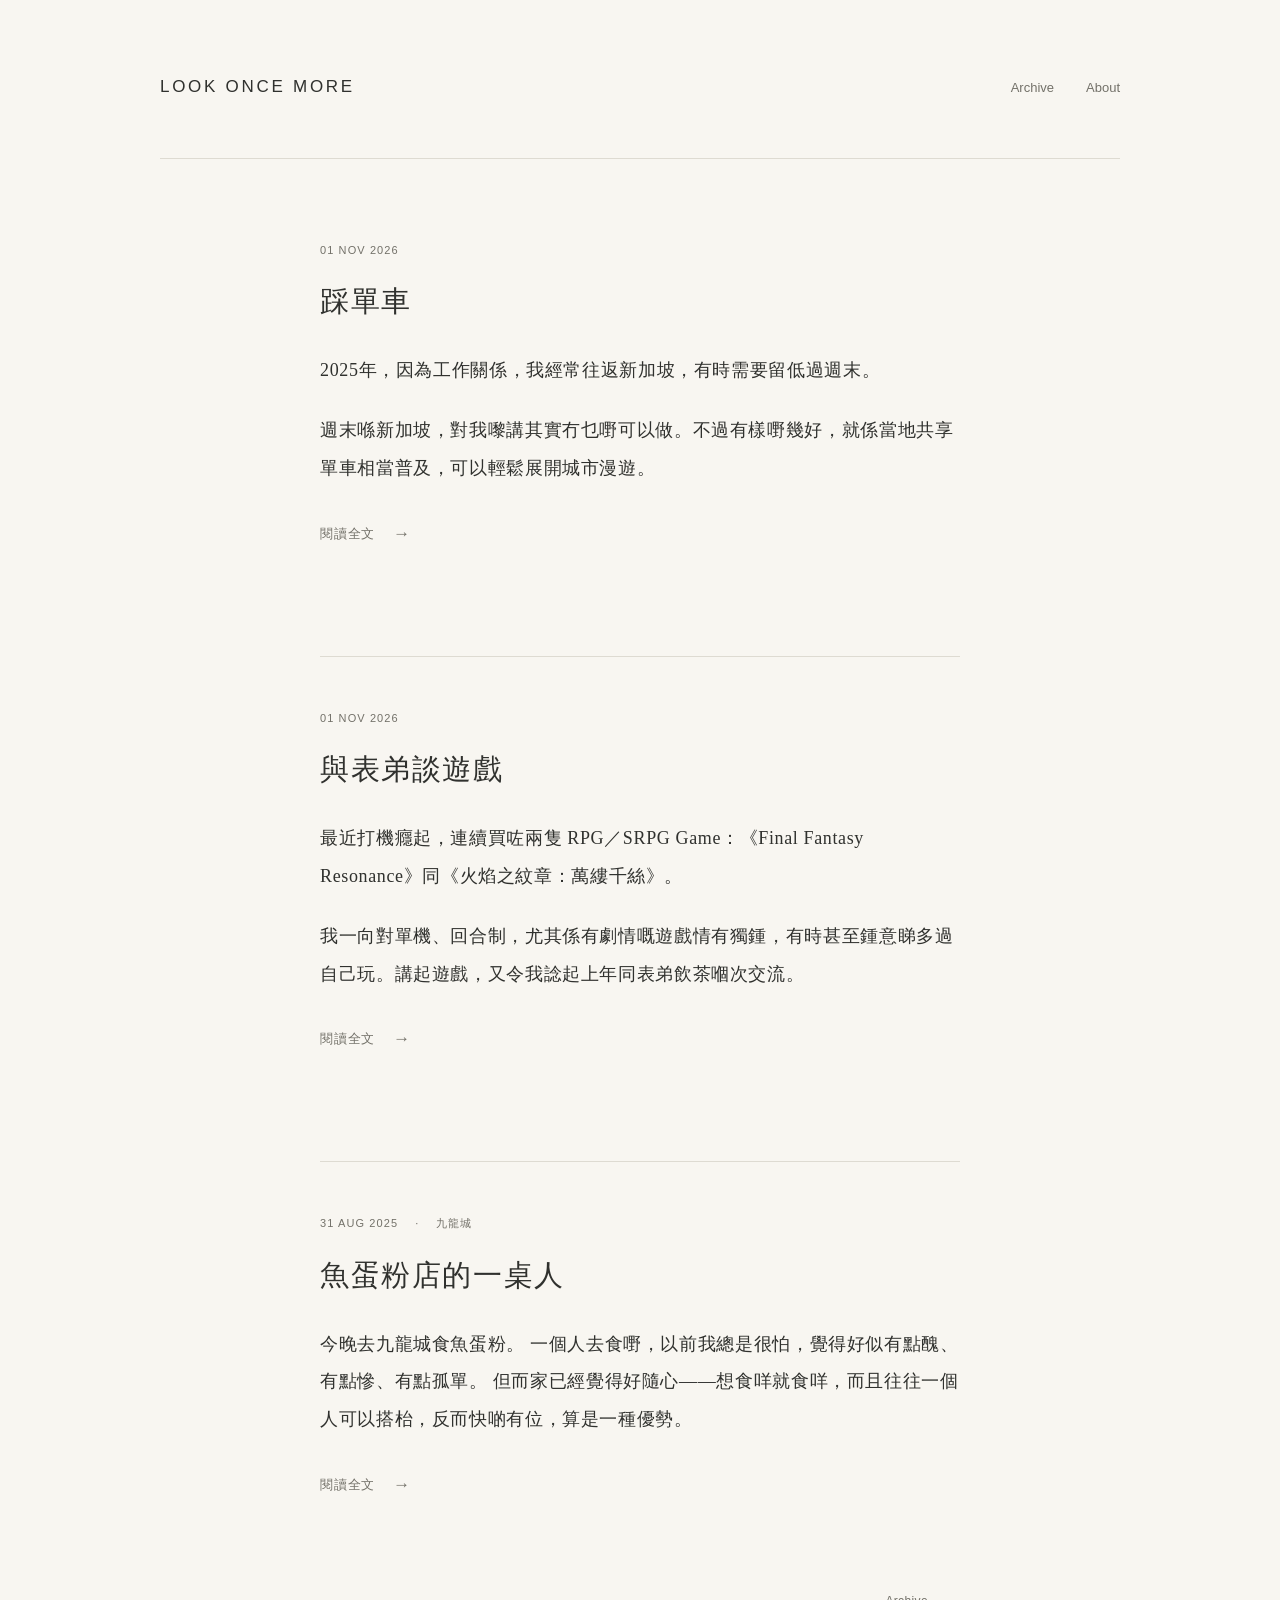
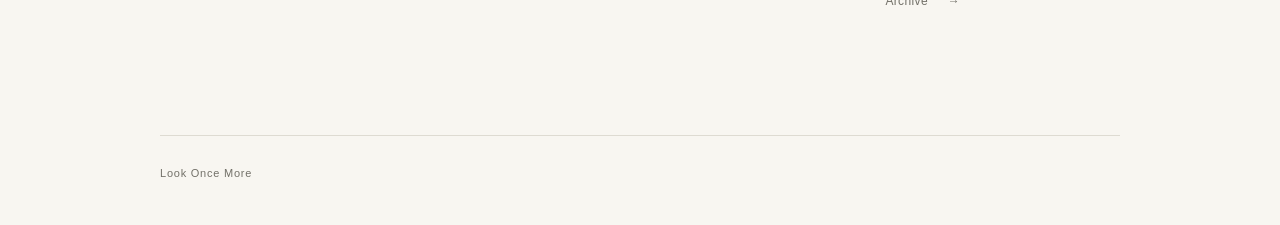
==== index.html @ 8681f6eb "Publish tighter page spacing" ====
<!DOCTYPE html><html lang="zh-Hant-HK"><head><meta charset="UTF-8"><meta name="viewport" content="width=device-width, initial-scale=1"><meta name="theme-color" content="#f8f6f1"><meta name="description" content="再看一眼。日常裏的觀察、文字與照片。"><link rel="canonical" href="https://lookoncemore.com/"><link rel="icon" type="image/svg+xml" href="/favicon.svg"><title>Look Once More — 再看一眼。</title><link rel="stylesheet" href="/_astro/Base.VTFK5zle.css"></head><body><a class="skip-link" href="#main">跳至內容</a><header class="masthead shell"><div class="identity"><a class="wordmark" href="/" lang="en" aria-label="Look Once More — 首頁" aria-current="page">LOOK ONCE MORE</a></div><nav class="main-nav" aria-label="主要導覽" lang="en"><a href="/archive/">Archive</a><a href="/about/">About</a></nav></header><main id="main" class="reading-column" tabindex="-1"><h1 class="visually-hidden">Look Once More — 日常的記錄</h1><div class="entry-stream"><article class="entry-preview" aria-label="踩單車"><div class="metadata"><time datetime="2026-11-01" lang="en">01 NOV 2026</time></div><h2><a href="/entries/2026-11-01-cycling/">踩單車</a></h2><div class="prose excerpt"><p>2025年，因為工作關係，我經常往返新加坡，有時需要留低過週末。</p>
<p>週末喺新加坡，對我嚟講其實冇乜嘢可以做。不過有樣嘢幾好，就係當地共享單車相當普及，可以輕鬆展開城市漫遊。</p></div><a class="read-link" href="/entries/2026-11-01-cycling/" aria-label="閱讀全文：踩單車">閱讀全文 <span aria-hidden="true">→</span></a></article><article class="entry-preview" aria-label="與表弟談遊戲"><div class="metadata"><time datetime="2026-11-01" lang="en">01 NOV 2026</time></div><h2><a href="/entries/2026-11-01-games-with-my-cousin/">與表弟談遊戲</a></h2><div class="prose excerpt"><p>最近打機癮起，連續買咗兩隻 RPG／SRPG Game：《Final Fantasy Resonance》同《火焰之紋章：萬縷千絲》。</p>
<p>我一向對單機、回合制，尤其係有劇情嘅遊戲情有獨鍾，有時甚至鍾意睇多過自己玩。講起遊戲，又令我諗起上年同表弟飲茶嗰次交流。</p></div><a class="read-link" href="/entries/2026-11-01-games-with-my-cousin/" aria-label="閱讀全文：與表弟談遊戲">閱讀全文 <span aria-hidden="true">→</span></a></article><article class="entry-preview" aria-label="魚蛋粉店的一桌人"><div class="metadata"><time datetime="2025-08-31" lang="en">31 AUG 2025</time><span class="location">九龍城</span></div><h2><a href="/entries/2025-08-31-02-a-table-in-kowloon-city/">魚蛋粉店的一桌人</a></h2><div class="prose excerpt"><p>今晚去九龍城食魚蛋粉。
一個人去食嘢，以前我總是很怕，覺得好似有點醜、有點慘、有點孤單。
但而家已經覺得好隨心——想食咩就食咩，而且往往一個人可以搭枱，反而快啲有位，算是一種優勢。</p>
</div><a class="read-link" href="/entries/2025-08-31-02-a-table-in-kowloon-city/" aria-label="閱讀全文：魚蛋粉店的一桌人">閱讀全文 <span aria-hidden="true">→</span></a></article></div><div class="archive-link"><a class="quiet-link" href="/archive/" lang="en">Archive <span aria-hidden="true">→</span></a></div></main><footer class="site-footer shell"><a href="/" lang="en">Look Once More</a></footer><!-- Cloudflare Web Analytics --><script type="module" src="https://static.cloudflareinsights.com/beacon.min.js" data-cf-beacon="{&quot;token&quot;: &quot;e15cfd1d23764916afa6c5b87cb260f3&quot;}"></script></body></html>
---- _astro/Base.VTFK5zle.css ----
:root{color-scheme:light;--paper:#f8f6f1;--ink:#30312e;--muted:#737169;--rule:#dedbd2;--serif:"Noto Serif CJK TC", "Noto Serif TC", "Source Han Serif TC", "Songti TC", "PMingLiU", "MingLiU", serif;--sans:-apple-system, BlinkMacSystemFont, "Segoe UI", "Noto Sans TC", sans-serif;font-family:var(--serif);background:var(--paper);color:var(--ink);-webkit-font-smoothing:antialiased;text-size-adjust:100%}*{box-sizing:border-box}body{margin:0}a{color:inherit;text-underline-offset:5px;text-decoration:none}a:hover{text-decoration:underline 1px}a:focus-visible{outline:1px solid var(--ink);outline-offset:6px}::selection{color:var(--ink);background:#e4dfd0}h1,h2,p,figure{margin:0}h1,h2{overflow-wrap:anywhere;font-weight:400}.shell{width:min(960px,100% - 96px);margin-inline:auto}.reading-column{width:min(640px,100% - 48px);min-height:38vh;margin-inline:auto}.masthead{border-bottom:1px solid var(--rule);justify-content:space-between;align-items:flex-start;margin-bottom:82px;padding-block:74px 58px;display:flex}.wordmark{font-family:var(--sans);letter-spacing:.16em;font-size:17px;font-weight:500;line-height:1.5;display:inline-block}.wordmark:hover{opacity:.7;text-decoration:none}.tagline{letter-spacing:.13em;color:var(--muted);margin-top:13px;font-size:15px}.main-nav{font:13px/1.6 var(--sans);color:var(--muted);gap:32px;padding-top:4px;display:flex}.main-nav a[aria-current=page]{color:var(--ink);text-decoration:underline}.metadata{font:11px/1.8 var(--sans);letter-spacing:.1em;color:var(--muted);align-items:baseline;gap:17px;display:flex}.location{letter-spacing:.08em}.location:before{content:"·";margin-right:17px}.entry-preview h2{letter-spacing:.055em;margin-block:18px 27px;font-size:29px;line-height:1.6}.entry-preview+.entry-preview{border-top:1px solid var(--rule);margin-top:104px;padding-top:52px}.prose{letter-spacing:.035em;overflow-wrap:break-word;line-break:strict;font-size:18px;line-height:2.1}.prose p+p{margin-top:1.25em}.prose a{text-decoration:underline 1px}.prose h2{margin-block:2em 1em;font-size:1.3em}.prose h3{margin-block:2em 1em;font-size:1.1em;font-weight:400}.prose ul,.prose ol{padding-left:1.5em}.prose blockquote{border-left:1px solid var(--rule);margin:1.8em 0;padding-left:1.2em}.prose img,.entry-image img{width:100%;height:auto;display:block}.prose p:has(img){margin-block:2em}.entry-image{margin-block:32px}.read-link{letter-spacing:.06em;color:var(--muted);align-items:center;gap:18px;margin-top:28px;padding-block:8px;font-size:13px;display:inline-flex}.read-link span{font-family:var(--sans);font-size:17px}.archive-link{text-align:right;margin-top:80px}.quiet-link{font:12px/1.8 var(--sans);letter-spacing:.03em;color:var(--muted);padding-block:8px;display:inline-block}.quiet-link span{margin-left:16px}.site-footer{border-top:1px solid var(--rule);color:var(--muted);justify-content:space-between;align-items:center;margin-top:114px;padding-block:28px 42px;display:flex}.site-footer a{font:11px/1.8 var(--sans);letter-spacing:.07em}.site-footer span{letter-spacing:.1em;font-size:12px}.page-heading{margin-bottom:40px}.page-heading h1{letter-spacing:.02em;font-size:30px;line-height:1.6}.page-heading h1[lang=en]{font-family:var(--sans);letter-spacing:-.025em;font-size:26px;font-weight:400}.page-heading>p:not(.metadata){color:var(--muted);letter-spacing:.07em;margin-top:15px;font-size:15px;line-height:1.8}.archive-year+.archive-year{margin-top:56px}.archive-year h2{font:12px/1.8 var(--sans);color:var(--muted);letter-spacing:.08em;margin-bottom:20px}.archive-list{margin:0;padding:0;list-style:none}.archive-list li{border-top:1px solid var(--rule)}.archive-list li:last-child{border-bottom:1px solid var(--rule)}.archive-list a{grid-template-columns:123px 1fr 16px;align-items:baseline;gap:24px;padding-block:26px;display:grid}.archive-title{letter-spacing:.04em;font-size:19px;line-height:1.7}.archive-arrow{font-family:var(--sans);color:var(--muted);font-size:14px}.back-link{color:var(--muted);font:22px/1.4 var(--sans);margin-bottom:34px;padding:4px 12px 4px 0;display:inline-block}.article-heading{margin-bottom:44px}.article-heading h1{letter-spacing:.05em;margin-bottom:17px;font-size:31px;line-height:1.6}.entry-navigation{border-top:1px solid var(--rule);grid-template-columns:1fr 1fr;gap:24px;margin-top:80px;padding-top:28px;display:grid}.entry-navigation a{flex-direction:column;gap:13px;max-width:100%;padding-block:8px;display:inline-flex}.nav-direction{font:11px/1.8 var(--sans);color:var(--muted);letter-spacing:.04em}.nav-title{overflow-wrap:anywhere;font-size:14px;line-height:1.8}.next-entry{text-align:right}.visually-hidden{clip-path:inset(50%);white-space:nowrap;border:0;width:1px;height:1px;margin:-1px;padding:0;position:absolute;overflow:hidden}.skip-link{background:var(--paper);z-index:1;padding:12px;position:absolute;top:-100px;left:24px}.skip-link:focus{top:12px}@media (width<=640px){.shell{width:calc(100% - 48px)}.masthead{gap:24px;margin-bottom:49px;padding-block:36px 31px}.wordmark{letter-spacing:.12em;font-size:13px}.tagline{margin-top:10px;font-size:13px}.main-nav{gap:20px;padding-top:1px;font-size:11px}.metadata{gap:12px;font-size:10px}.location:before{margin-right:12px}.entry-preview h2{letter-spacing:.035em;margin-block:15px 22px;font-size:25px}.prose{letter-spacing:.025em;font-size:17px;line-height:2.05}.entry-preview+.entry-preview{margin-top:66px;padding-top:37px}.read-link{margin-top:22px;font-size:12px}.archive-link{margin-top:54px}.site-footer{margin-top:76px;padding-bottom:30px}.page-heading{margin-bottom:28px}.page-heading h1[lang=en]{font-size:24px}.archive-list a{grid-template-columns:1fr 16px;gap:8px 16px;padding-block:22px}.archive-list time{grid-column:1/-1}.archive-title{font-size:18px}.back-link{margin-bottom:27px}.article-heading{margin-bottom:33px}.article-heading h1{font-size:26px}.entry-navigation{gap:20px;margin-top:54px}}@media (width<=359px){.masthead{flex-direction:column;gap:22px}}
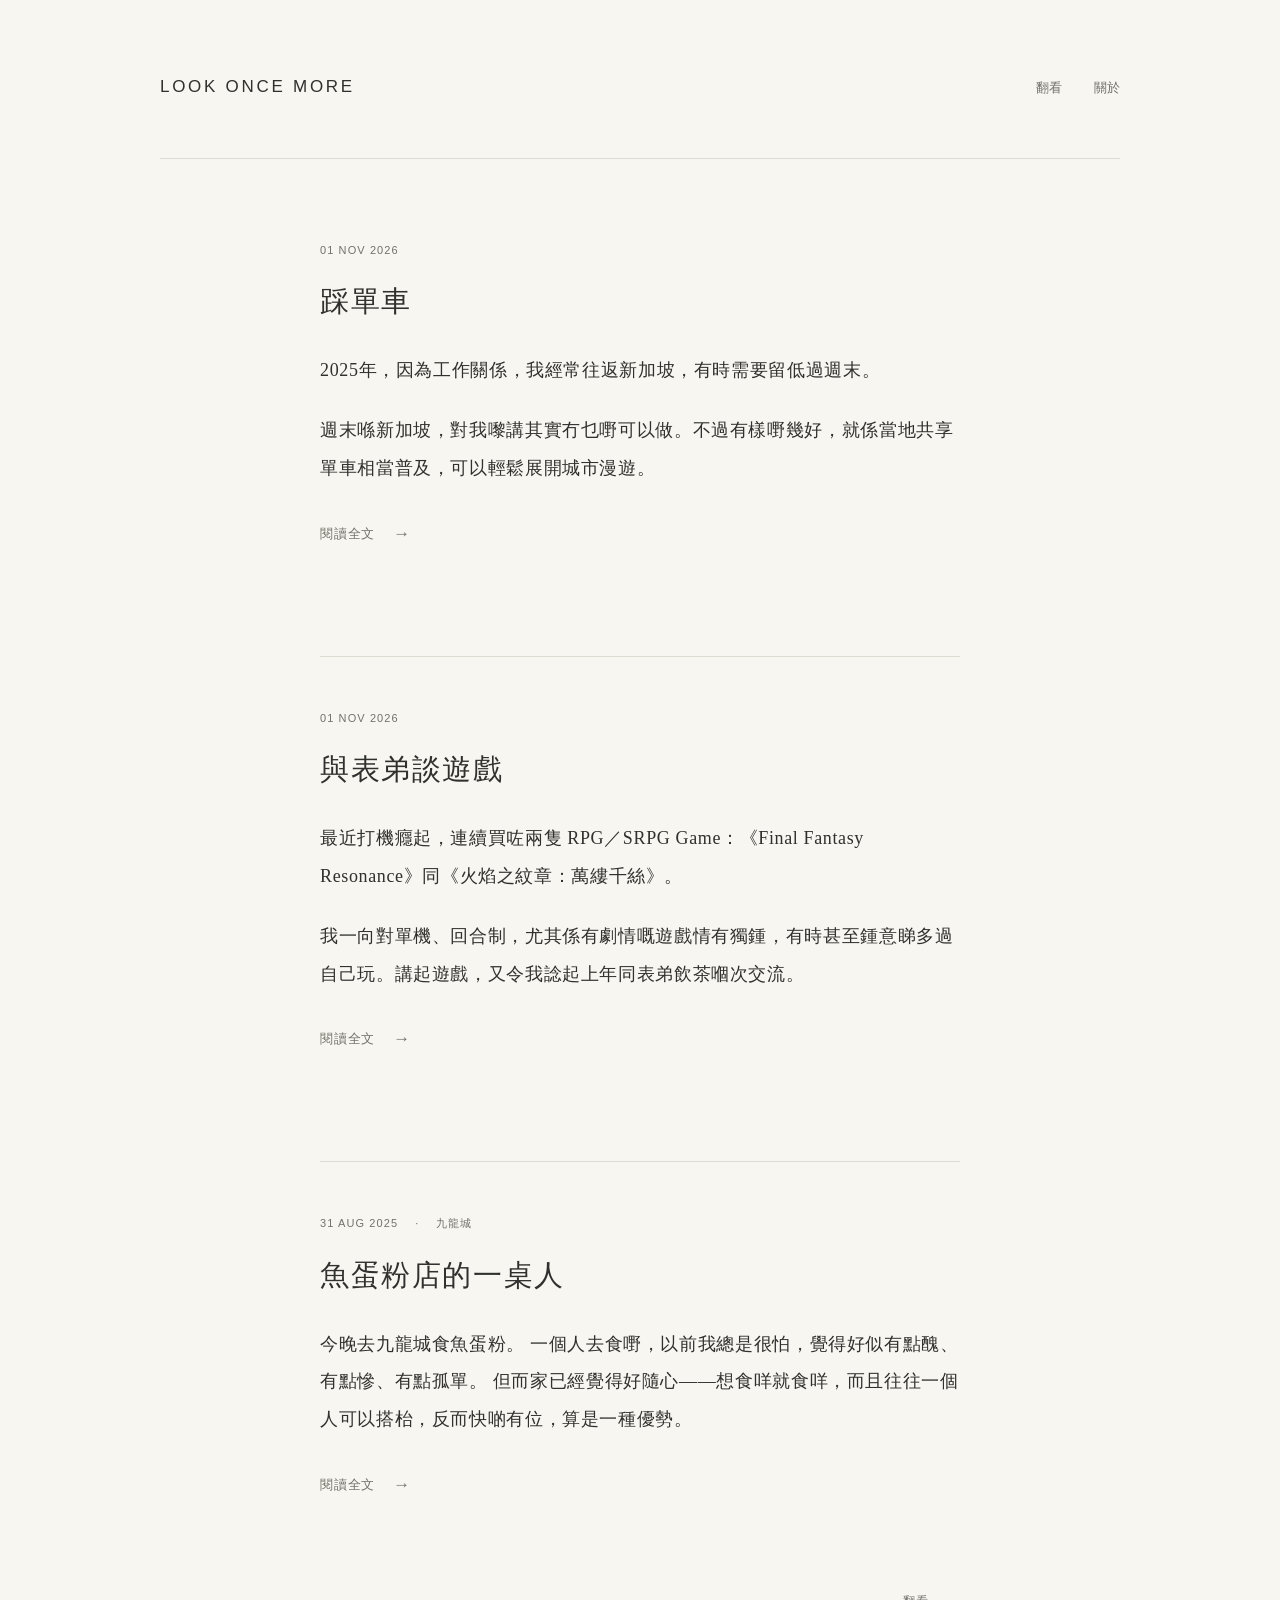
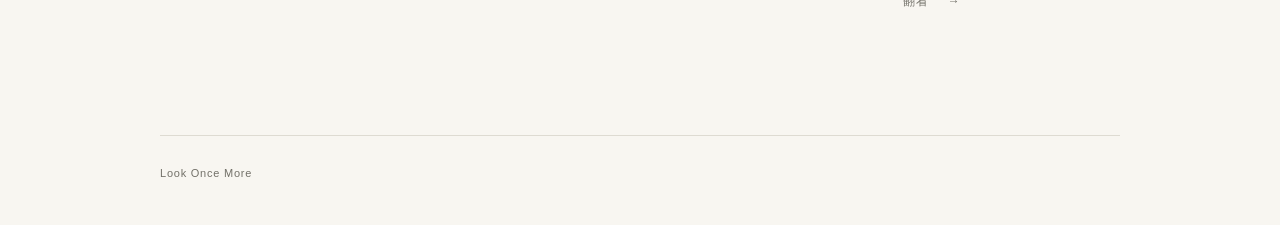
==== commit 613f4378: "Publish Chinese navigation and page labels" ====
--- a/index.html
+++ b/index.html
@@ -1,6 +1,6 @@
-<!DOCTYPE html><html lang="zh-Hant-HK"><head><meta charset="UTF-8"><meta name="viewport" content="width=device-width, initial-scale=1"><meta name="theme-color" content="#f8f6f1"><meta name="description" content="再看一眼。日常裏的觀察、文字與照片。"><link rel="canonical" href="https://lookoncemore.com/"><link rel="icon" type="image/svg+xml" href="/favicon.svg"><title>Look Once More — 再看一眼。</title><link rel="stylesheet" href="/_astro/Base.VTFK5zle.css"></head><body><a class="skip-link" href="#main">跳至內容</a><header class="masthead shell"><div class="identity"><a class="wordmark" href="/" lang="en" aria-label="Look Once More — 首頁" aria-current="page">LOOK ONCE MORE</a></div><nav class="main-nav" aria-label="主要導覽" lang="en"><a href="/archive/">Archive</a><a href="/about/">About</a></nav></header><main id="main" class="reading-column" tabindex="-1"><h1 class="visually-hidden">Look Once More — 日常的記錄</h1><div class="entry-stream"><article class="entry-preview" aria-label="踩單車"><div class="metadata"><time datetime="2026-11-01" lang="en">01 NOV 2026</time></div><h2><a href="/entries/2026-11-01-cycling/">踩單車</a></h2><div class="prose excerpt"><p>2025年，因為工作關係，我經常往返新加坡，有時需要留低過週末。</p>
+<!DOCTYPE html><html lang="zh-Hant-HK"><head><meta charset="UTF-8"><meta name="viewport" content="width=device-width, initial-scale=1"><meta name="theme-color" content="#f8f6f1"><meta name="description" content="再看一眼。日常裏的觀察、文字與照片。"><link rel="canonical" href="https://lookoncemore.com/"><link rel="icon" type="image/svg+xml" href="/favicon.svg"><title>Look Once More — 再看一眼。</title><link rel="stylesheet" href="/_astro/Base.VTFK5zle.css"></head><body><a class="skip-link" href="#main">跳至內容</a><header class="masthead shell"><div class="identity"><a class="wordmark" href="/" lang="en" aria-label="Look Once More — 首頁" aria-current="page">LOOK ONCE MORE</a></div><nav class="main-nav" aria-label="主要導覽"><a href="/archive/">翻看</a><a href="/about/">關於</a></nav></header><main id="main" class="reading-column" tabindex="-1"><h1 class="visually-hidden">Look Once More — 日常的記錄</h1><div class="entry-stream"><article class="entry-preview" aria-label="踩單車"><div class="metadata"><time datetime="2026-11-01" lang="en">01 NOV 2026</time></div><h2><a href="/entries/2026-11-01-cycling/">踩單車</a></h2><div class="prose excerpt"><p>2025年，因為工作關係，我經常往返新加坡，有時需要留低過週末。</p>
 <p>週末喺新加坡，對我嚟講其實冇乜嘢可以做。不過有樣嘢幾好，就係當地共享單車相當普及，可以輕鬆展開城市漫遊。</p></div><a class="read-link" href="/entries/2026-11-01-cycling/" aria-label="閱讀全文：踩單車">閱讀全文 <span aria-hidden="true">→</span></a></article><article class="entry-preview" aria-label="與表弟談遊戲"><div class="metadata"><time datetime="2026-11-01" lang="en">01 NOV 2026</time></div><h2><a href="/entries/2026-11-01-games-with-my-cousin/">與表弟談遊戲</a></h2><div class="prose excerpt"><p>最近打機癮起，連續買咗兩隻 RPG／SRPG Game：《Final Fantasy Resonance》同《火焰之紋章：萬縷千絲》。</p>
 <p>我一向對單機、回合制，尤其係有劇情嘅遊戲情有獨鍾，有時甚至鍾意睇多過自己玩。講起遊戲，又令我諗起上年同表弟飲茶嗰次交流。</p></div><a class="read-link" href="/entries/2026-11-01-games-with-my-cousin/" aria-label="閱讀全文：與表弟談遊戲">閱讀全文 <span aria-hidden="true">→</span></a></article><article class="entry-preview" aria-label="魚蛋粉店的一桌人"><div class="metadata"><time datetime="2025-08-31" lang="en">31 AUG 2025</time><span class="location">九龍城</span></div><h2><a href="/entries/2025-08-31-02-a-table-in-kowloon-city/">魚蛋粉店的一桌人</a></h2><div class="prose excerpt"><p>今晚去九龍城食魚蛋粉。
 一個人去食嘢，以前我總是很怕，覺得好似有點醜、有點慘、有點孤單。
 但而家已經覺得好隨心——想食咩就食咩，而且往往一個人可以搭枱，反而快啲有位，算是一種優勢。</p>
-</div><a class="read-link" href="/entries/2025-08-31-02-a-table-in-kowloon-city/" aria-label="閱讀全文：魚蛋粉店的一桌人">閱讀全文 <span aria-hidden="true">→</span></a></article></div><div class="archive-link"><a class="quiet-link" href="/archive/" lang="en">Archive <span aria-hidden="true">→</span></a></div></main><footer class="site-footer shell"><a href="/" lang="en">Look Once More</a></footer><!-- Cloudflare Web Analytics --><script type="module" src="https://static.cloudflareinsights.com/beacon.min.js" data-cf-beacon="{&quot;token&quot;: &quot;e15cfd1d23764916afa6c5b87cb260f3&quot;}"></script></body></html>+</div><a class="read-link" href="/entries/2025-08-31-02-a-table-in-kowloon-city/" aria-label="閱讀全文：魚蛋粉店的一桌人">閱讀全文 <span aria-hidden="true">→</span></a></article></div><div class="archive-link"><a class="quiet-link" href="/archive/">翻看 <span aria-hidden="true">→</span></a></div></main><footer class="site-footer shell"><a href="/" lang="en">Look Once More</a></footer><!-- Cloudflare Web Analytics --><script type="module" src="https://static.cloudflareinsights.com/beacon.min.js" data-cf-beacon="{&quot;token&quot;: &quot;e15cfd1d23764916afa6c5b87cb260f3&quot;}"></script></body></html>
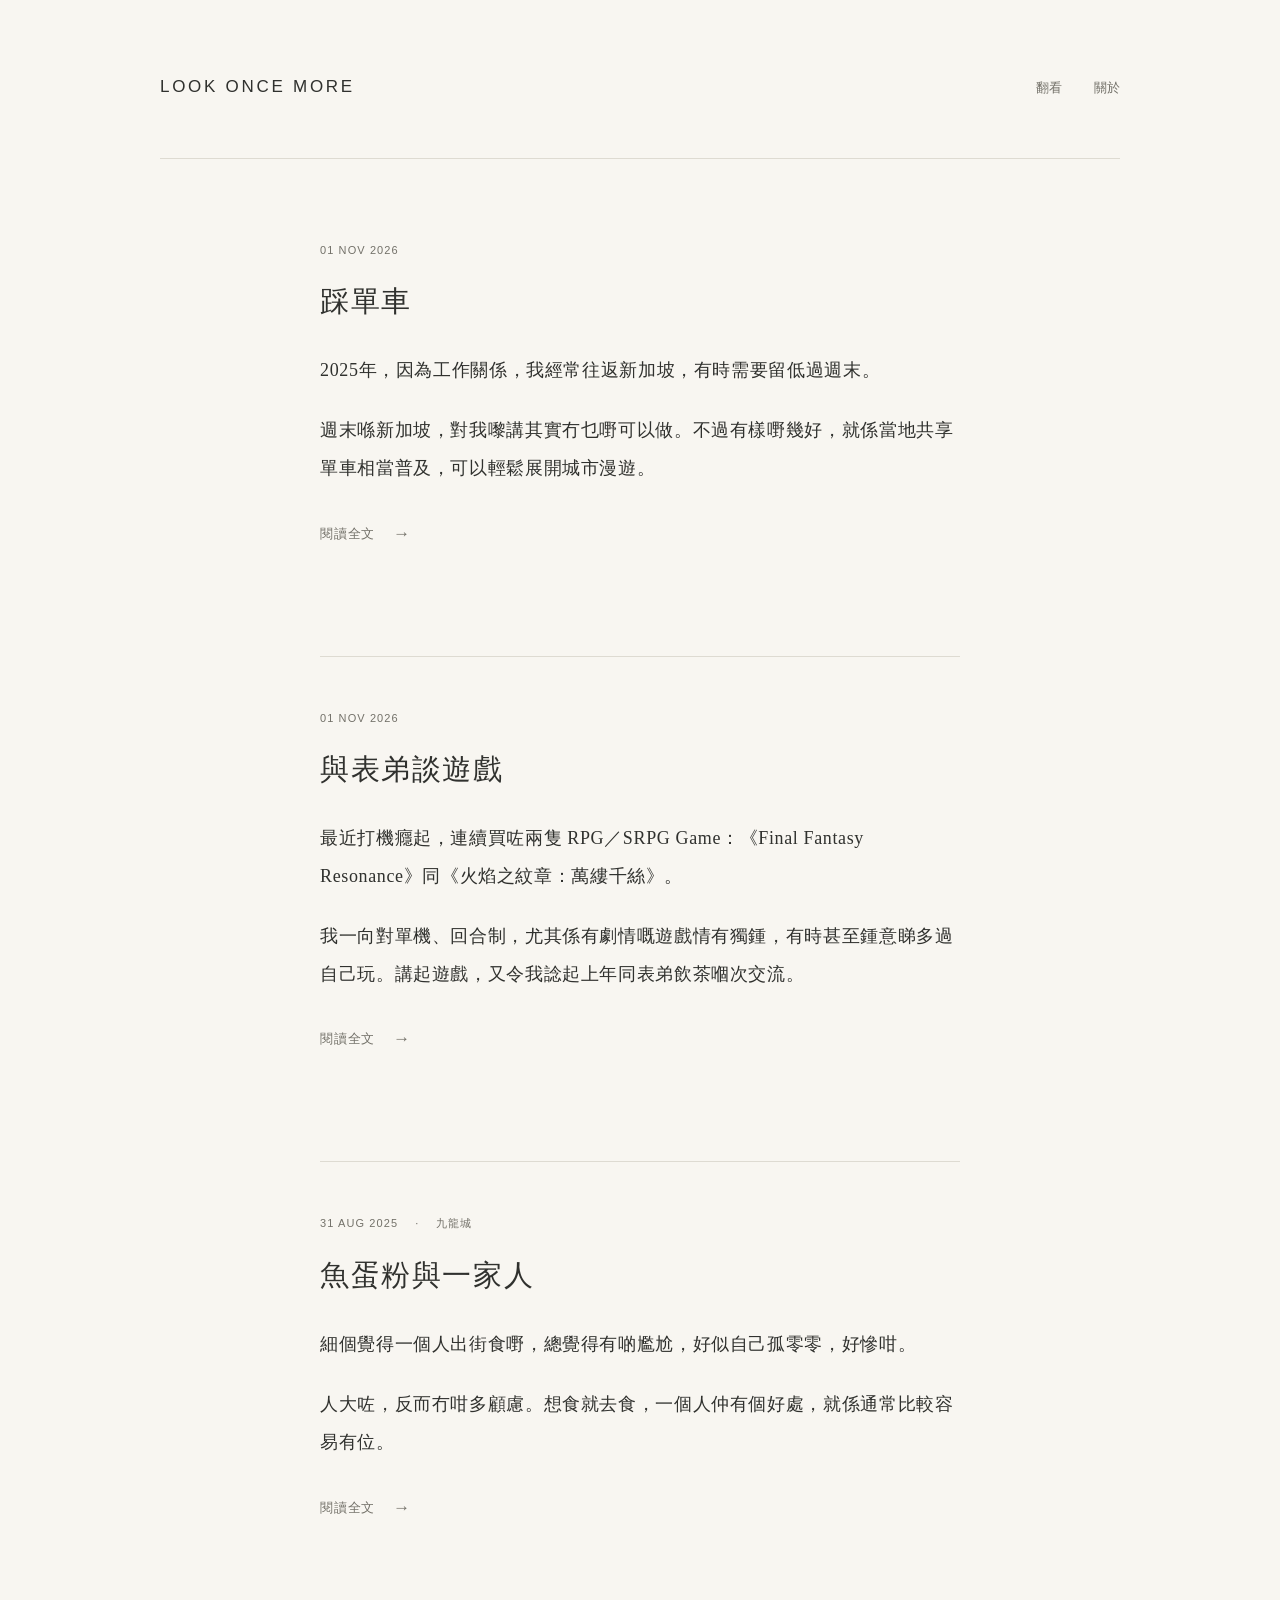
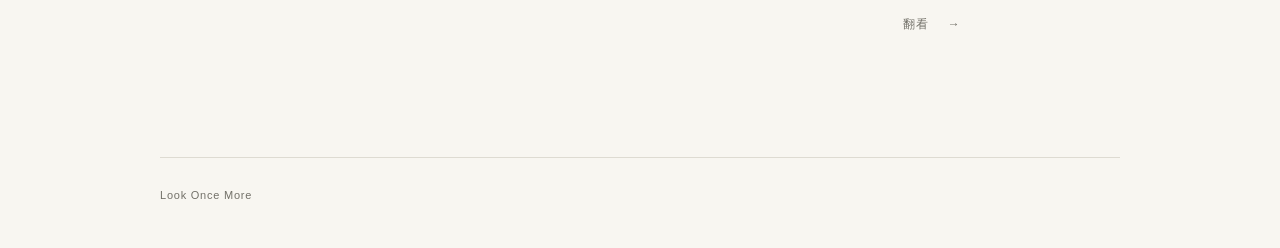
==== commit d7599dab: "Publish revised fish-ball noodle article" ====
--- a/index.html
+++ b/index.html
@@ -1,6 +1,4 @@
 <!DOCTYPE html><html lang="zh-Hant-HK"><head><meta charset="UTF-8"><meta name="viewport" content="width=device-width, initial-scale=1"><meta name="theme-color" content="#f8f6f1"><meta name="description" content="再看一眼。日常裏的觀察、文字與照片。"><link rel="canonical" href="https://lookoncemore.com/"><link rel="icon" type="image/svg+xml" href="/favicon.svg"><title>Look Once More — 再看一眼。</title><link rel="stylesheet" href="/_astro/Base.VTFK5zle.css"></head><body><a class="skip-link" href="#main">跳至內容</a><header class="masthead shell"><div class="identity"><a class="wordmark" href="/" lang="en" aria-label="Look Once More — 首頁" aria-current="page">LOOK ONCE MORE</a></div><nav class="main-nav" aria-label="主要導覽"><a href="/archive/">翻看</a><a href="/about/">關於</a></nav></header><main id="main" class="reading-column" tabindex="-1"><h1 class="visually-hidden">Look Once More — 日常的記錄</h1><div class="entry-stream"><article class="entry-preview" aria-label="踩單車"><div class="metadata"><time datetime="2026-11-01" lang="en">01 NOV 2026</time></div><h2><a href="/entries/2026-11-01-cycling/">踩單車</a></h2><div class="prose excerpt"><p>2025年，因為工作關係，我經常往返新加坡，有時需要留低過週末。</p>
 <p>週末喺新加坡，對我嚟講其實冇乜嘢可以做。不過有樣嘢幾好，就係當地共享單車相當普及，可以輕鬆展開城市漫遊。</p></div><a class="read-link" href="/entries/2026-11-01-cycling/" aria-label="閱讀全文：踩單車">閱讀全文 <span aria-hidden="true">→</span></a></article><article class="entry-preview" aria-label="與表弟談遊戲"><div class="metadata"><time datetime="2026-11-01" lang="en">01 NOV 2026</time></div><h2><a href="/entries/2026-11-01-games-with-my-cousin/">與表弟談遊戲</a></h2><div class="prose excerpt"><p>最近打機癮起，連續買咗兩隻 RPG／SRPG Game：《Final Fantasy Resonance》同《火焰之紋章：萬縷千絲》。</p>
-<p>我一向對單機、回合制，尤其係有劇情嘅遊戲情有獨鍾，有時甚至鍾意睇多過自己玩。講起遊戲，又令我諗起上年同表弟飲茶嗰次交流。</p></div><a class="read-link" href="/entries/2026-11-01-games-with-my-cousin/" aria-label="閱讀全文：與表弟談遊戲">閱讀全文 <span aria-hidden="true">→</span></a></article><article class="entry-preview" aria-label="魚蛋粉店的一桌人"><div class="metadata"><time datetime="2025-08-31" lang="en">31 AUG 2025</time><span class="location">九龍城</span></div><h2><a href="/entries/2025-08-31-02-a-table-in-kowloon-city/">魚蛋粉店的一桌人</a></h2><div class="prose excerpt"><p>今晚去九龍城食魚蛋粉。
-一個人去食嘢，以前我總是很怕，覺得好似有點醜、有點慘、有點孤單。
-但而家已經覺得好隨心——想食咩就食咩，而且往往一個人可以搭枱，反而快啲有位，算是一種優勢。</p>
-</div><a class="read-link" href="/entries/2025-08-31-02-a-table-in-kowloon-city/" aria-label="閱讀全文：魚蛋粉店的一桌人">閱讀全文 <span aria-hidden="true">→</span></a></article></div><div class="archive-link"><a class="quiet-link" href="/archive/">翻看 <span aria-hidden="true">→</span></a></div></main><footer class="site-footer shell"><a href="/" lang="en">Look Once More</a></footer><!-- Cloudflare Web Analytics --><script type="module" src="https://static.cloudflareinsights.com/beacon.min.js" data-cf-beacon="{&quot;token&quot;: &quot;e15cfd1d23764916afa6c5b87cb260f3&quot;}"></script></body></html>+<p>我一向對單機、回合制，尤其係有劇情嘅遊戲情有獨鍾，有時甚至鍾意睇多過自己玩。講起遊戲，又令我諗起上年同表弟飲茶嗰次交流。</p></div><a class="read-link" href="/entries/2026-11-01-games-with-my-cousin/" aria-label="閱讀全文：與表弟談遊戲">閱讀全文 <span aria-hidden="true">→</span></a></article><article class="entry-preview" aria-label="魚蛋粉與一家人"><div class="metadata"><time datetime="2025-08-31" lang="en">31 AUG 2025</time><span class="location">九龍城</span></div><h2><a href="/entries/2025-08-31-02-a-table-in-kowloon-city/">魚蛋粉與一家人</a></h2><div class="prose excerpt"><p>細個覺得一個人出街食嘢，總覺得有啲尷尬，好似自己孤零零，好慘咁。</p>
+<p>人大咗，反而冇咁多顧慮。想食就去食，一個人仲有個好處，就係通常比較容易有位。</p></div><a class="read-link" href="/entries/2025-08-31-02-a-table-in-kowloon-city/" aria-label="閱讀全文：魚蛋粉與一家人">閱讀全文 <span aria-hidden="true">→</span></a></article></div><div class="archive-link"><a class="quiet-link" href="/archive/">翻看 <span aria-hidden="true">→</span></a></div></main><footer class="site-footer shell"><a href="/" lang="en">Look Once More</a></footer><!-- Cloudflare Web Analytics --><script type="module" src="https://static.cloudflareinsights.com/beacon.min.js" data-cf-beacon="{&quot;token&quot;: &quot;e15cfd1d23764916afa6c5b87cb260f3&quot;}"></script></body></html>
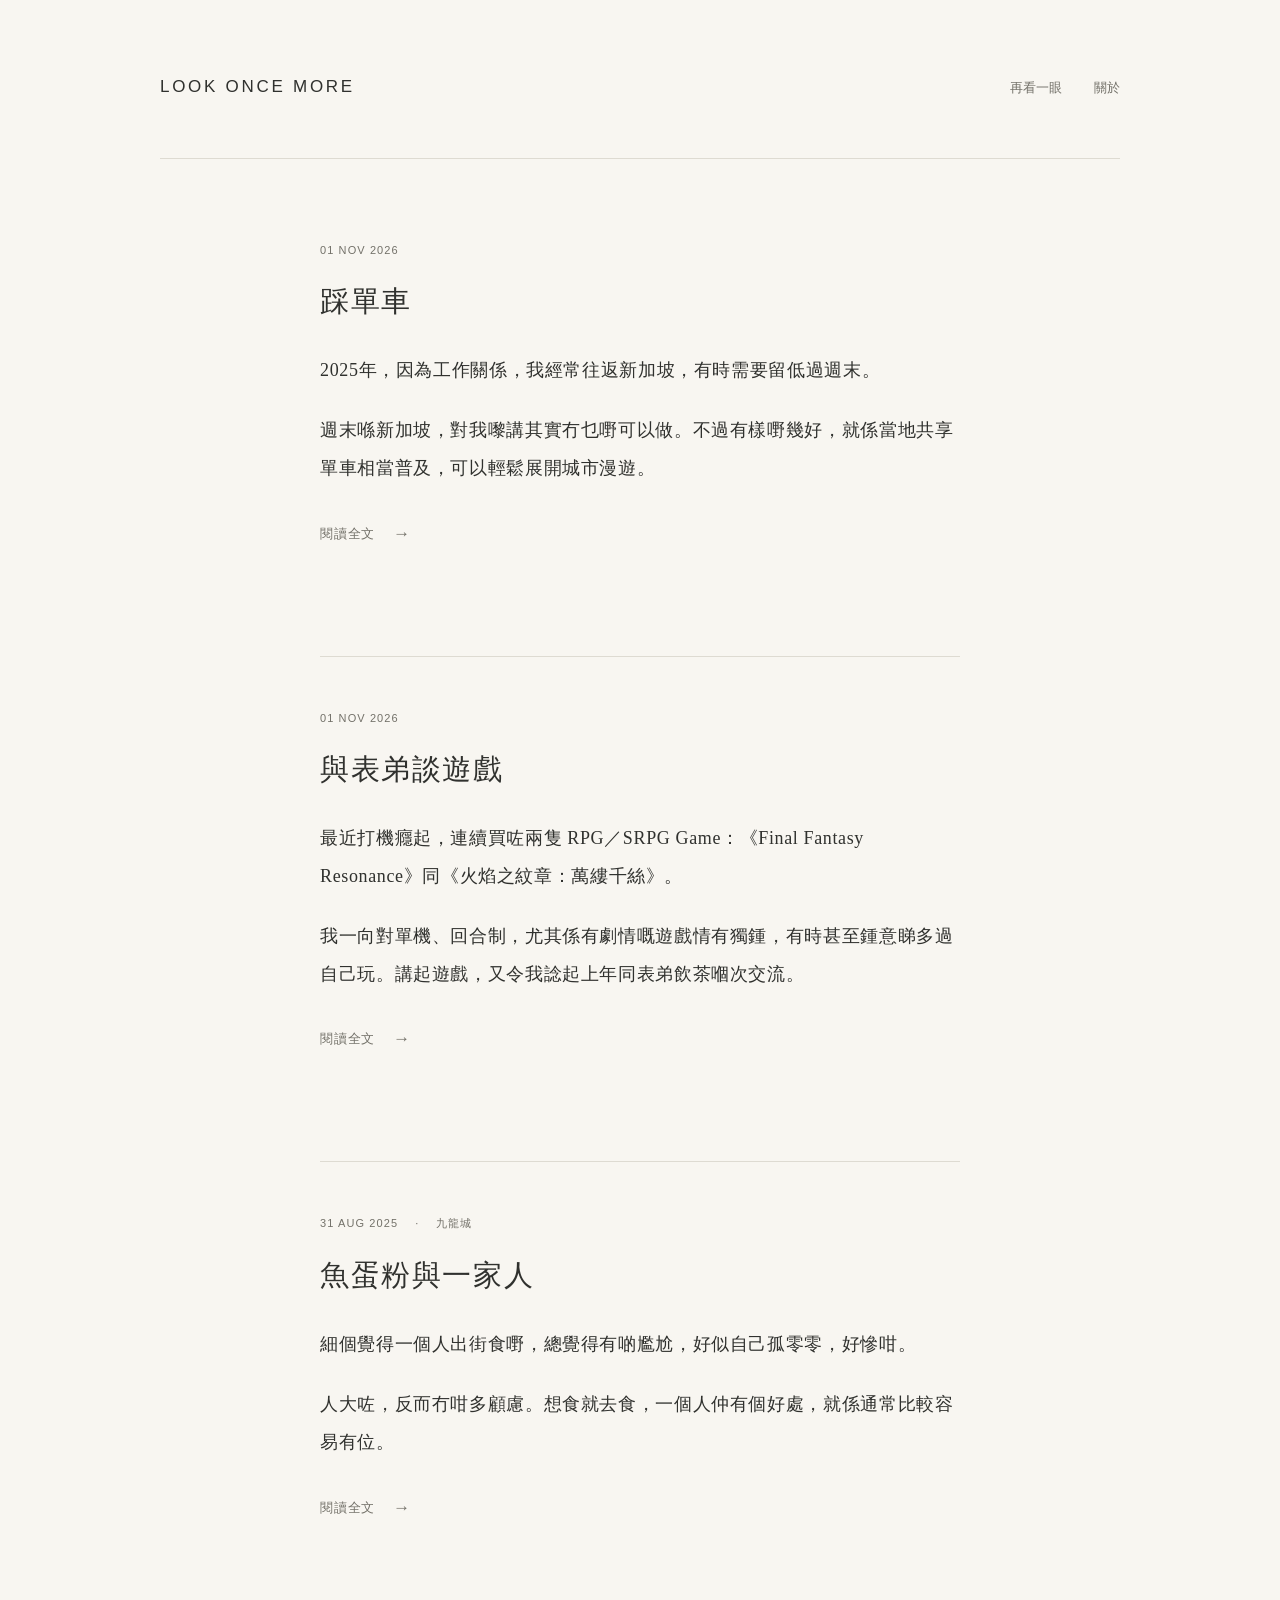
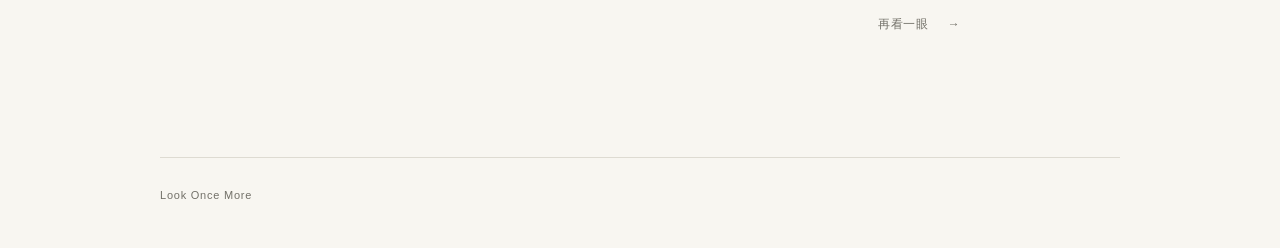
==== commit 8c161e61: "Publish 再看一眼 navigation label" ====
--- a/index.html
+++ b/index.html
@@ -1,4 +1,4 @@
-<!DOCTYPE html><html lang="zh-Hant-HK"><head><meta charset="UTF-8"><meta name="viewport" content="width=device-width, initial-scale=1"><meta name="theme-color" content="#f8f6f1"><meta name="description" content="再看一眼。日常裏的觀察、文字與照片。"><link rel="canonical" href="https://lookoncemore.com/"><link rel="icon" type="image/svg+xml" href="/favicon.svg"><title>Look Once More — 再看一眼。</title><link rel="stylesheet" href="/_astro/Base.VTFK5zle.css"></head><body><a class="skip-link" href="#main">跳至內容</a><header class="masthead shell"><div class="identity"><a class="wordmark" href="/" lang="en" aria-label="Look Once More — 首頁" aria-current="page">LOOK ONCE MORE</a></div><nav class="main-nav" aria-label="主要導覽"><a href="/archive/">翻看</a><a href="/about/">關於</a></nav></header><main id="main" class="reading-column" tabindex="-1"><h1 class="visually-hidden">Look Once More — 日常的記錄</h1><div class="entry-stream"><article class="entry-preview" aria-label="踩單車"><div class="metadata"><time datetime="2026-11-01" lang="en">01 NOV 2026</time></div><h2><a href="/entries/2026-11-01-cycling/">踩單車</a></h2><div class="prose excerpt"><p>2025年，因為工作關係，我經常往返新加坡，有時需要留低過週末。</p>
+<!DOCTYPE html><html lang="zh-Hant-HK"><head><meta charset="UTF-8"><meta name="viewport" content="width=device-width, initial-scale=1"><meta name="theme-color" content="#f8f6f1"><meta name="description" content="再看一眼。日常裏的觀察、文字與照片。"><link rel="canonical" href="https://lookoncemore.com/"><link rel="icon" type="image/svg+xml" href="/favicon.svg"><title>Look Once More — 再看一眼。</title><link rel="stylesheet" href="/_astro/Base.VTFK5zle.css"></head><body><a class="skip-link" href="#main">跳至內容</a><header class="masthead shell"><div class="identity"><a class="wordmark" href="/" lang="en" aria-label="Look Once More — 首頁" aria-current="page">LOOK ONCE MORE</a></div><nav class="main-nav" aria-label="主要導覽"><a href="/archive/">再看一眼</a><a href="/about/">關於</a></nav></header><main id="main" class="reading-column" tabindex="-1"><h1 class="visually-hidden">Look Once More — 日常的記錄</h1><div class="entry-stream"><article class="entry-preview" aria-label="踩單車"><div class="metadata"><time datetime="2026-11-01" lang="en">01 NOV 2026</time></div><h2><a href="/entries/2026-11-01-cycling/">踩單車</a></h2><div class="prose excerpt"><p>2025年，因為工作關係，我經常往返新加坡，有時需要留低過週末。</p>
 <p>週末喺新加坡，對我嚟講其實冇乜嘢可以做。不過有樣嘢幾好，就係當地共享單車相當普及，可以輕鬆展開城市漫遊。</p></div><a class="read-link" href="/entries/2026-11-01-cycling/" aria-label="閱讀全文：踩單車">閱讀全文 <span aria-hidden="true">→</span></a></article><article class="entry-preview" aria-label="與表弟談遊戲"><div class="metadata"><time datetime="2026-11-01" lang="en">01 NOV 2026</time></div><h2><a href="/entries/2026-11-01-games-with-my-cousin/">與表弟談遊戲</a></h2><div class="prose excerpt"><p>最近打機癮起，連續買咗兩隻 RPG／SRPG Game：《Final Fantasy Resonance》同《火焰之紋章：萬縷千絲》。</p>
 <p>我一向對單機、回合制，尤其係有劇情嘅遊戲情有獨鍾，有時甚至鍾意睇多過自己玩。講起遊戲，又令我諗起上年同表弟飲茶嗰次交流。</p></div><a class="read-link" href="/entries/2026-11-01-games-with-my-cousin/" aria-label="閱讀全文：與表弟談遊戲">閱讀全文 <span aria-hidden="true">→</span></a></article><article class="entry-preview" aria-label="魚蛋粉與一家人"><div class="metadata"><time datetime="2025-08-31" lang="en">31 AUG 2025</time><span class="location">九龍城</span></div><h2><a href="/entries/2025-08-31-02-a-table-in-kowloon-city/">魚蛋粉與一家人</a></h2><div class="prose excerpt"><p>細個覺得一個人出街食嘢，總覺得有啲尷尬，好似自己孤零零，好慘咁。</p>
-<p>人大咗，反而冇咁多顧慮。想食就去食，一個人仲有個好處，就係通常比較容易有位。</p></div><a class="read-link" href="/entries/2025-08-31-02-a-table-in-kowloon-city/" aria-label="閱讀全文：魚蛋粉與一家人">閱讀全文 <span aria-hidden="true">→</span></a></article></div><div class="archive-link"><a class="quiet-link" href="/archive/">翻看 <span aria-hidden="true">→</span></a></div></main><footer class="site-footer shell"><a href="/" lang="en">Look Once More</a></footer><!-- Cloudflare Web Analytics --><script type="module" src="https://static.cloudflareinsights.com/beacon.min.js" data-cf-beacon="{&quot;token&quot;: &quot;e15cfd1d23764916afa6c5b87cb260f3&quot;}"></script></body></html>+<p>人大咗，反而冇咁多顧慮。想食就去食，一個人仲有個好處，就係通常比較容易有位。</p></div><a class="read-link" href="/entries/2025-08-31-02-a-table-in-kowloon-city/" aria-label="閱讀全文：魚蛋粉與一家人">閱讀全文 <span aria-hidden="true">→</span></a></article></div><div class="archive-link"><a class="quiet-link" href="/archive/">再看一眼 <span aria-hidden="true">→</span></a></div></main><footer class="site-footer shell"><a href="/" lang="en">Look Once More</a></footer><!-- Cloudflare Web Analytics --><script type="module" src="https://static.cloudflareinsights.com/beacon.min.js" data-cf-beacon="{&quot;token&quot;: &quot;e15cfd1d23764916afa6c5b87cb260f3&quot;}"></script></body></html>
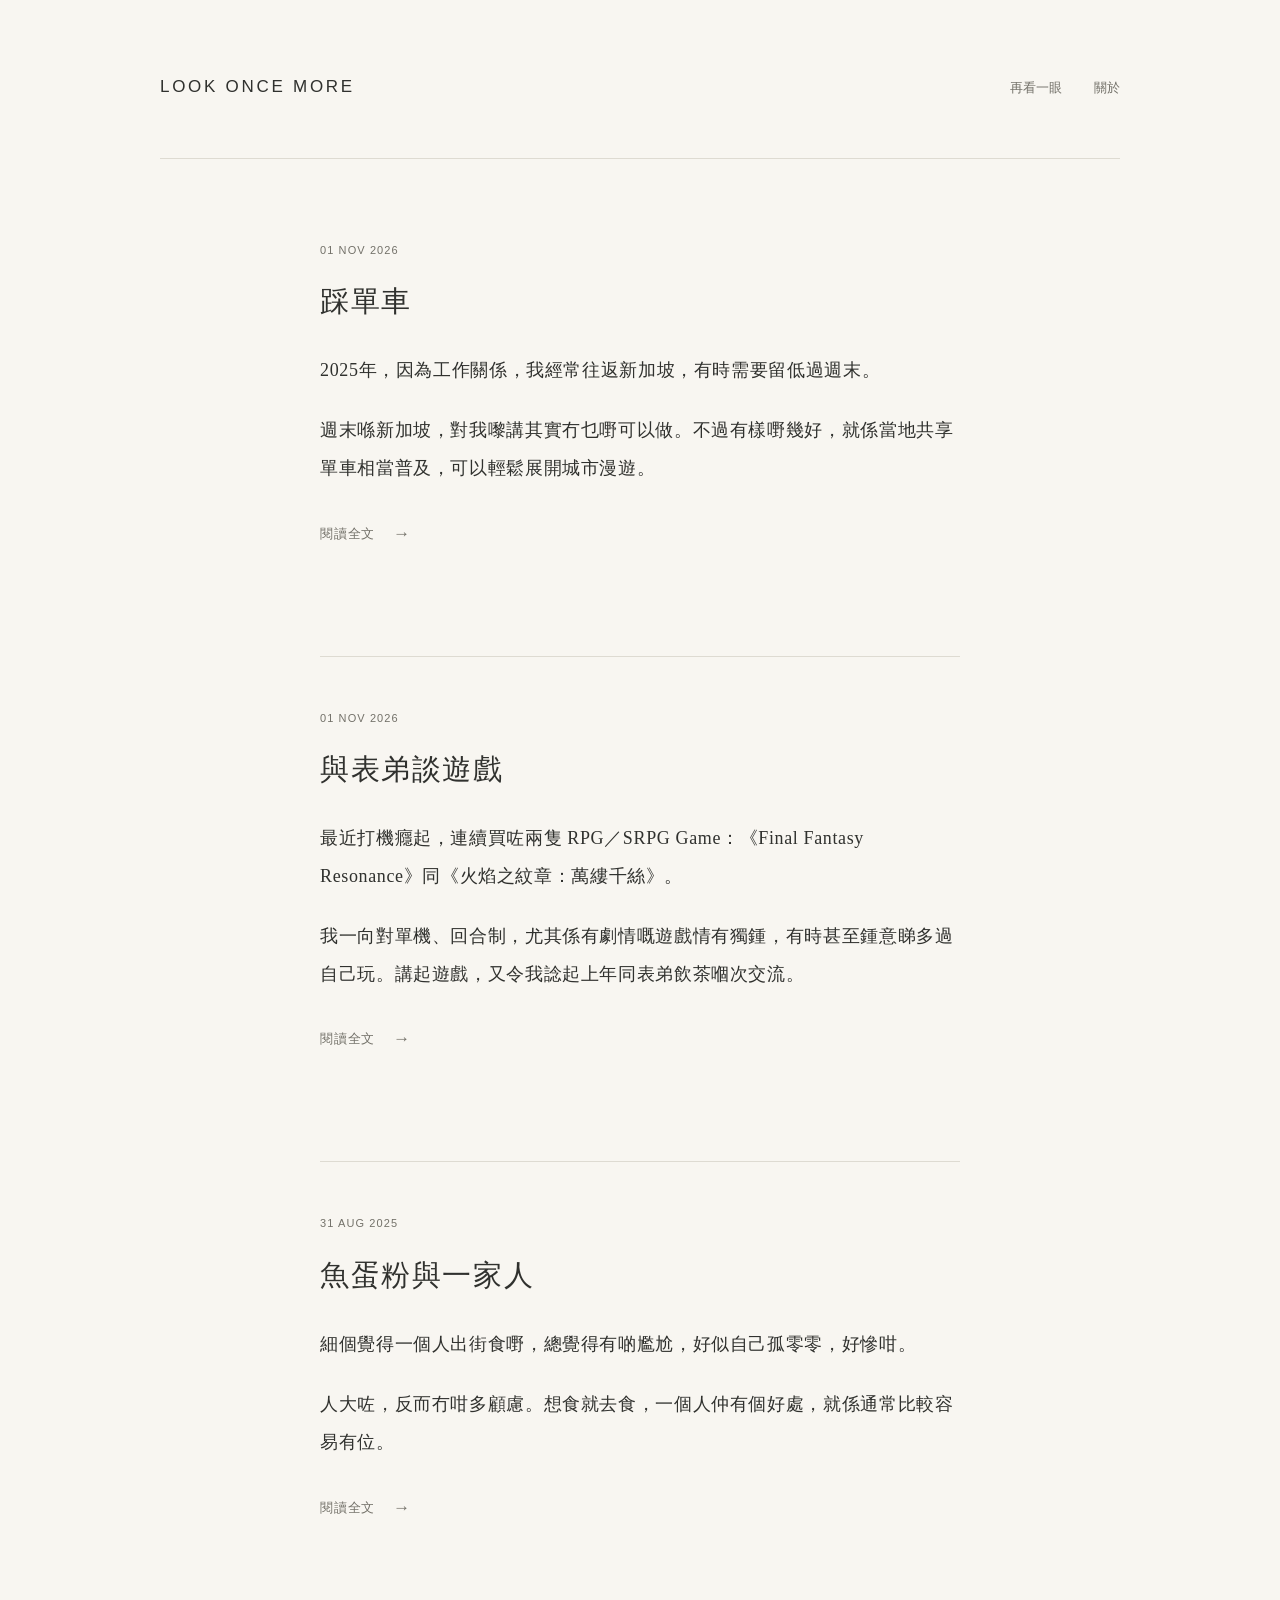
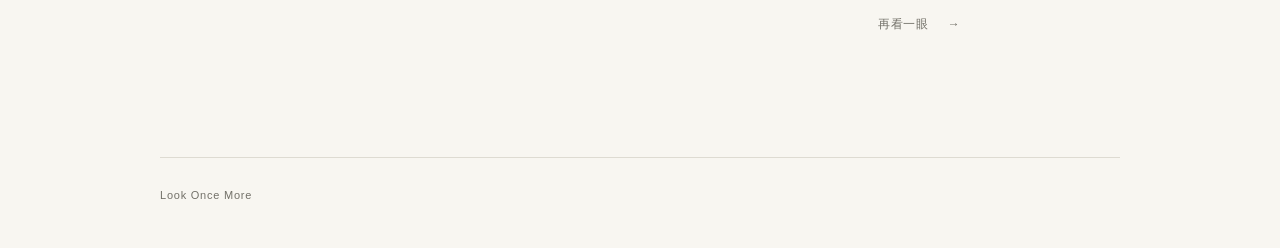
==== commit 4ef370dc: "Publish noodle article without location label" ====
--- a/index.html
+++ b/index.html
@@ -1,4 +1,4 @@
 <!DOCTYPE html><html lang="zh-Hant-HK"><head><meta charset="UTF-8"><meta name="viewport" content="width=device-width, initial-scale=1"><meta name="theme-color" content="#f8f6f1"><meta name="description" content="再看一眼。日常裏的觀察、文字與照片。"><link rel="canonical" href="https://lookoncemore.com/"><link rel="icon" type="image/svg+xml" href="/favicon.svg"><title>Look Once More — 再看一眼。</title><link rel="stylesheet" href="/_astro/Base.VTFK5zle.css"></head><body><a class="skip-link" href="#main">跳至內容</a><header class="masthead shell"><div class="identity"><a class="wordmark" href="/" lang="en" aria-label="Look Once More — 首頁" aria-current="page">LOOK ONCE MORE</a></div><nav class="main-nav" aria-label="主要導覽"><a href="/archive/">再看一眼</a><a href="/about/">關於</a></nav></header><main id="main" class="reading-column" tabindex="-1"><h1 class="visually-hidden">Look Once More — 日常的記錄</h1><div class="entry-stream"><article class="entry-preview" aria-label="踩單車"><div class="metadata"><time datetime="2026-11-01" lang="en">01 NOV 2026</time></div><h2><a href="/entries/2026-11-01-cycling/">踩單車</a></h2><div class="prose excerpt"><p>2025年，因為工作關係，我經常往返新加坡，有時需要留低過週末。</p>
 <p>週末喺新加坡，對我嚟講其實冇乜嘢可以做。不過有樣嘢幾好，就係當地共享單車相當普及，可以輕鬆展開城市漫遊。</p></div><a class="read-link" href="/entries/2026-11-01-cycling/" aria-label="閱讀全文：踩單車">閱讀全文 <span aria-hidden="true">→</span></a></article><article class="entry-preview" aria-label="與表弟談遊戲"><div class="metadata"><time datetime="2026-11-01" lang="en">01 NOV 2026</time></div><h2><a href="/entries/2026-11-01-games-with-my-cousin/">與表弟談遊戲</a></h2><div class="prose excerpt"><p>最近打機癮起，連續買咗兩隻 RPG／SRPG Game：《Final Fantasy Resonance》同《火焰之紋章：萬縷千絲》。</p>
-<p>我一向對單機、回合制，尤其係有劇情嘅遊戲情有獨鍾，有時甚至鍾意睇多過自己玩。講起遊戲，又令我諗起上年同表弟飲茶嗰次交流。</p></div><a class="read-link" href="/entries/2026-11-01-games-with-my-cousin/" aria-label="閱讀全文：與表弟談遊戲">閱讀全文 <span aria-hidden="true">→</span></a></article><article class="entry-preview" aria-label="魚蛋粉與一家人"><div class="metadata"><time datetime="2025-08-31" lang="en">31 AUG 2025</time><span class="location">九龍城</span></div><h2><a href="/entries/2025-08-31-02-a-table-in-kowloon-city/">魚蛋粉與一家人</a></h2><div class="prose excerpt"><p>細個覺得一個人出街食嘢，總覺得有啲尷尬，好似自己孤零零，好慘咁。</p>
+<p>我一向對單機、回合制，尤其係有劇情嘅遊戲情有獨鍾，有時甚至鍾意睇多過自己玩。講起遊戲，又令我諗起上年同表弟飲茶嗰次交流。</p></div><a class="read-link" href="/entries/2026-11-01-games-with-my-cousin/" aria-label="閱讀全文：與表弟談遊戲">閱讀全文 <span aria-hidden="true">→</span></a></article><article class="entry-preview" aria-label="魚蛋粉與一家人"><div class="metadata"><time datetime="2025-08-31" lang="en">31 AUG 2025</time></div><h2><a href="/entries/2025-08-31-02-a-table-in-kowloon-city/">魚蛋粉與一家人</a></h2><div class="prose excerpt"><p>細個覺得一個人出街食嘢，總覺得有啲尷尬，好似自己孤零零，好慘咁。</p>
 <p>人大咗，反而冇咁多顧慮。想食就去食，一個人仲有個好處，就係通常比較容易有位。</p></div><a class="read-link" href="/entries/2025-08-31-02-a-table-in-kowloon-city/" aria-label="閱讀全文：魚蛋粉與一家人">閱讀全文 <span aria-hidden="true">→</span></a></article></div><div class="archive-link"><a class="quiet-link" href="/archive/">再看一眼 <span aria-hidden="true">→</span></a></div></main><footer class="site-footer shell"><a href="/" lang="en">Look Once More</a></footer><!-- Cloudflare Web Analytics --><script type="module" src="https://static.cloudflareinsights.com/beacon.min.js" data-cf-beacon="{&quot;token&quot;: &quot;e15cfd1d23764916afa6c5b87cb260f3&quot;}"></script></body></html>
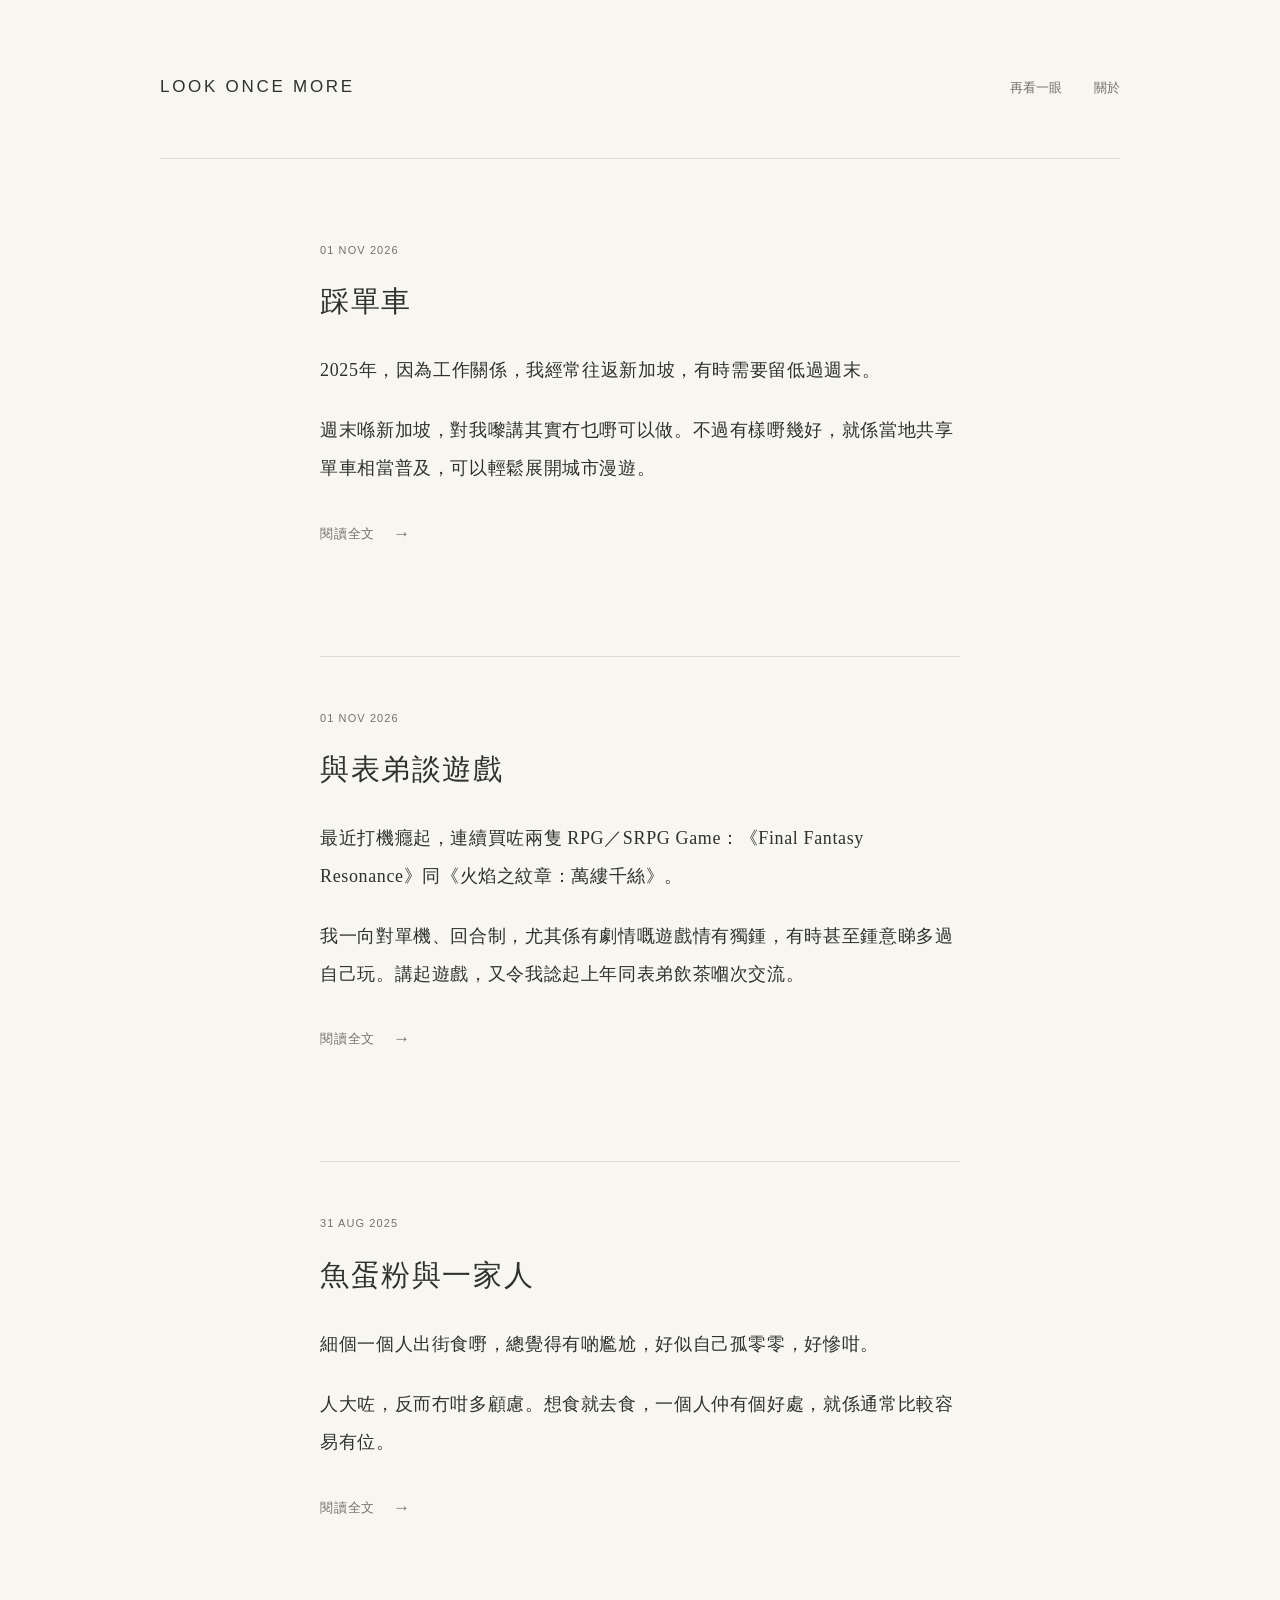
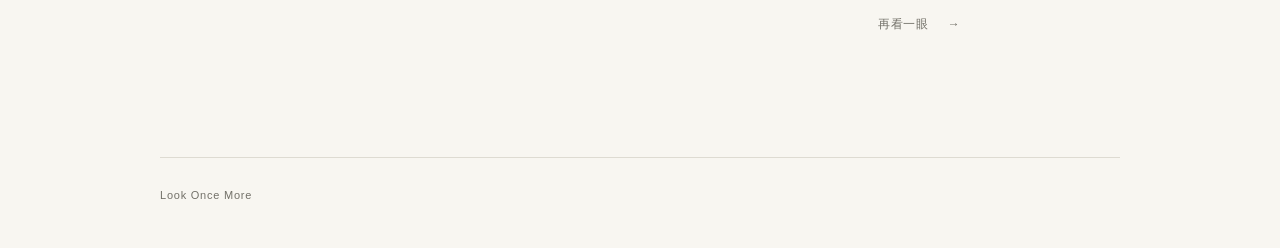
==== commit 71da1fa6: "Publish latest noodle article revision" ====
--- a/index.html
+++ b/index.html
@@ -1,4 +1,4 @@
 <!DOCTYPE html><html lang="zh-Hant-HK"><head><meta charset="UTF-8"><meta name="viewport" content="width=device-width, initial-scale=1"><meta name="theme-color" content="#f8f6f1"><meta name="description" content="再看一眼。日常裏的觀察、文字與照片。"><link rel="canonical" href="https://lookoncemore.com/"><link rel="icon" type="image/svg+xml" href="/favicon.svg"><title>Look Once More — 再看一眼。</title><link rel="stylesheet" href="/_astro/Base.VTFK5zle.css"></head><body><a class="skip-link" href="#main">跳至內容</a><header class="masthead shell"><div class="identity"><a class="wordmark" href="/" lang="en" aria-label="Look Once More — 首頁" aria-current="page">LOOK ONCE MORE</a></div><nav class="main-nav" aria-label="主要導覽"><a href="/archive/">再看一眼</a><a href="/about/">關於</a></nav></header><main id="main" class="reading-column" tabindex="-1"><h1 class="visually-hidden">Look Once More — 日常的記錄</h1><div class="entry-stream"><article class="entry-preview" aria-label="踩單車"><div class="metadata"><time datetime="2026-11-01" lang="en">01 NOV 2026</time></div><h2><a href="/entries/2026-11-01-cycling/">踩單車</a></h2><div class="prose excerpt"><p>2025年，因為工作關係，我經常往返新加坡，有時需要留低過週末。</p>
 <p>週末喺新加坡，對我嚟講其實冇乜嘢可以做。不過有樣嘢幾好，就係當地共享單車相當普及，可以輕鬆展開城市漫遊。</p></div><a class="read-link" href="/entries/2026-11-01-cycling/" aria-label="閱讀全文：踩單車">閱讀全文 <span aria-hidden="true">→</span></a></article><article class="entry-preview" aria-label="與表弟談遊戲"><div class="metadata"><time datetime="2026-11-01" lang="en">01 NOV 2026</time></div><h2><a href="/entries/2026-11-01-games-with-my-cousin/">與表弟談遊戲</a></h2><div class="prose excerpt"><p>最近打機癮起，連續買咗兩隻 RPG／SRPG Game：《Final Fantasy Resonance》同《火焰之紋章：萬縷千絲》。</p>
-<p>我一向對單機、回合制，尤其係有劇情嘅遊戲情有獨鍾，有時甚至鍾意睇多過自己玩。講起遊戲，又令我諗起上年同表弟飲茶嗰次交流。</p></div><a class="read-link" href="/entries/2026-11-01-games-with-my-cousin/" aria-label="閱讀全文：與表弟談遊戲">閱讀全文 <span aria-hidden="true">→</span></a></article><article class="entry-preview" aria-label="魚蛋粉與一家人"><div class="metadata"><time datetime="2025-08-31" lang="en">31 AUG 2025</time></div><h2><a href="/entries/2025-08-31-02-a-table-in-kowloon-city/">魚蛋粉與一家人</a></h2><div class="prose excerpt"><p>細個覺得一個人出街食嘢，總覺得有啲尷尬，好似自己孤零零，好慘咁。</p>
+<p>我一向對單機、回合制，尤其係有劇情嘅遊戲情有獨鍾，有時甚至鍾意睇多過自己玩。講起遊戲，又令我諗起上年同表弟飲茶嗰次交流。</p></div><a class="read-link" href="/entries/2026-11-01-games-with-my-cousin/" aria-label="閱讀全文：與表弟談遊戲">閱讀全文 <span aria-hidden="true">→</span></a></article><article class="entry-preview" aria-label="魚蛋粉與一家人"><div class="metadata"><time datetime="2025-08-31" lang="en">31 AUG 2025</time></div><h2><a href="/entries/2025-08-31-02-a-table-in-kowloon-city/">魚蛋粉與一家人</a></h2><div class="prose excerpt"><p>細個一個人出街食嘢，總覺得有啲尷尬，好似自己孤零零，好慘咁。</p>
 <p>人大咗，反而冇咁多顧慮。想食就去食，一個人仲有個好處，就係通常比較容易有位。</p></div><a class="read-link" href="/entries/2025-08-31-02-a-table-in-kowloon-city/" aria-label="閱讀全文：魚蛋粉與一家人">閱讀全文 <span aria-hidden="true">→</span></a></article></div><div class="archive-link"><a class="quiet-link" href="/archive/">再看一眼 <span aria-hidden="true">→</span></a></div></main><footer class="site-footer shell"><a href="/" lang="en">Look Once More</a></footer><!-- Cloudflare Web Analytics --><script type="module" src="https://static.cloudflareinsights.com/beacon.min.js" data-cf-beacon="{&quot;token&quot;: &quot;e15cfd1d23764916afa6c5b87cb260f3&quot;}"></script></body></html>
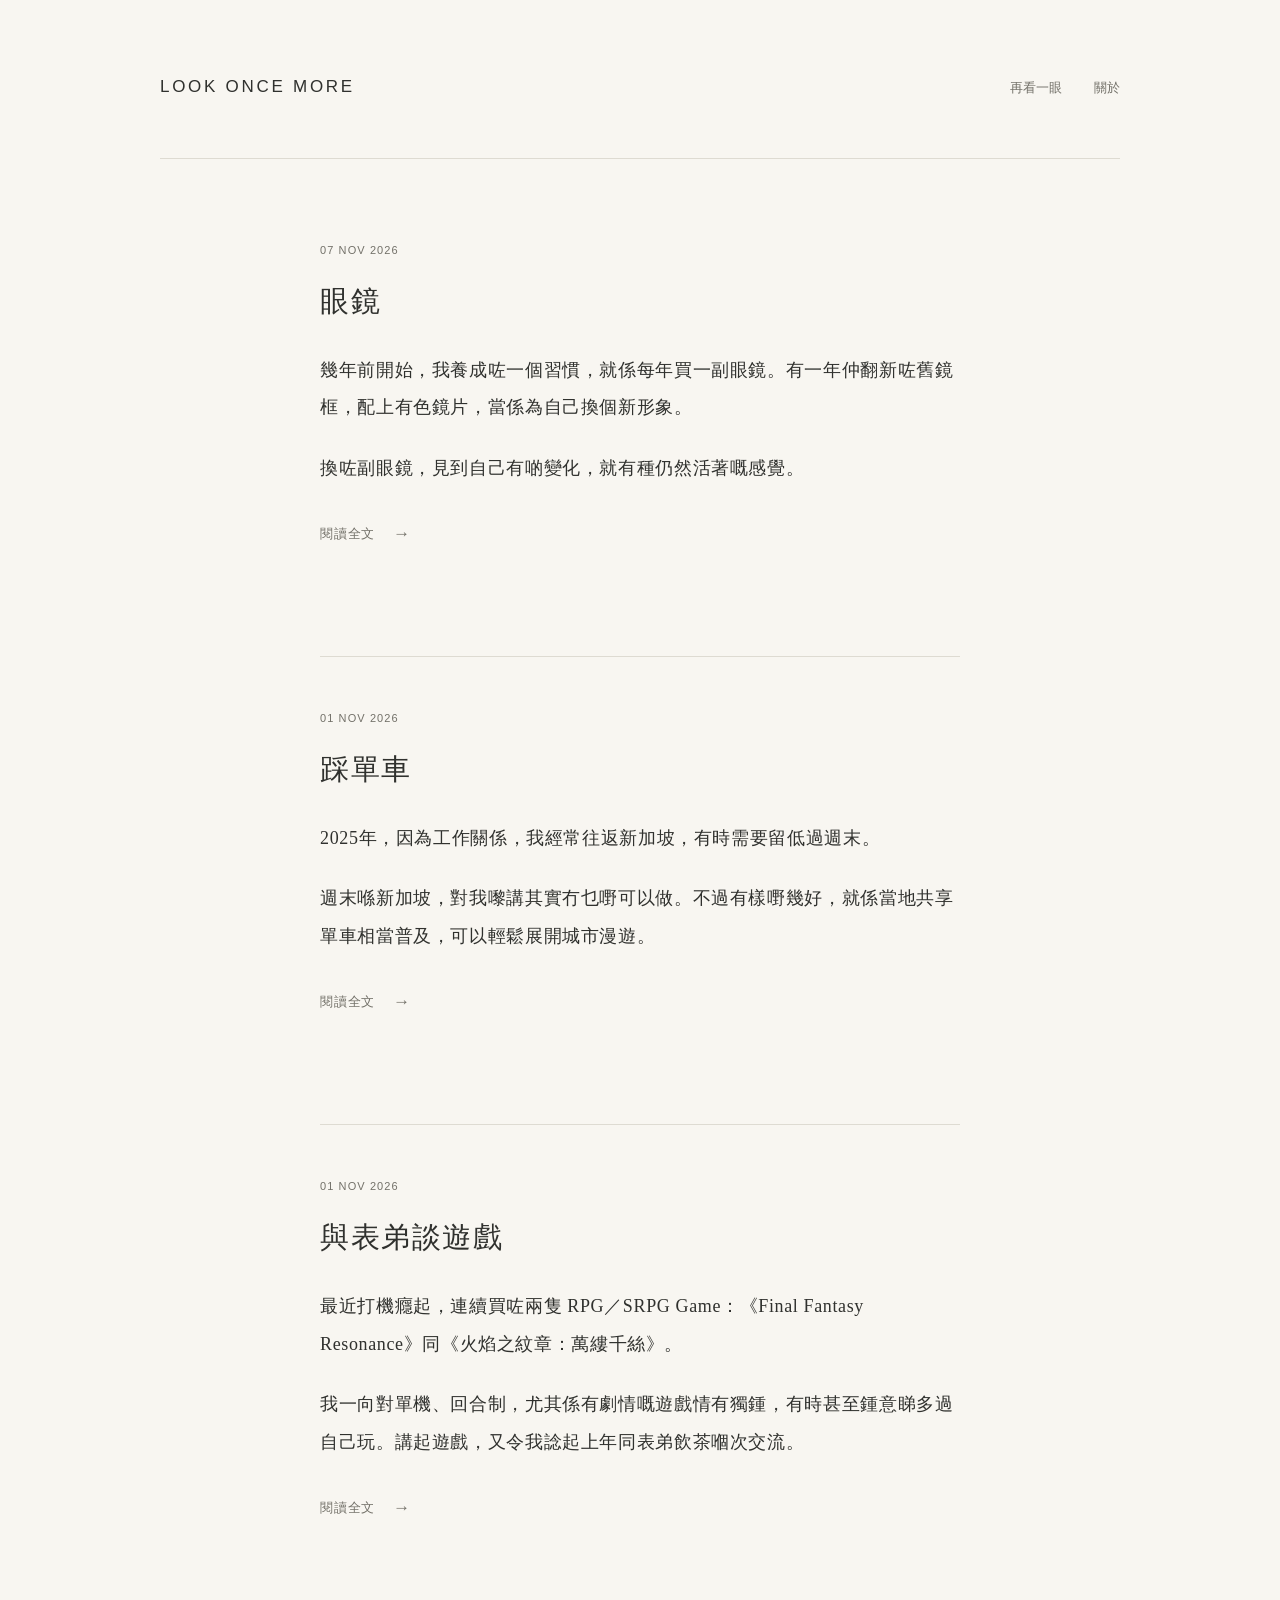
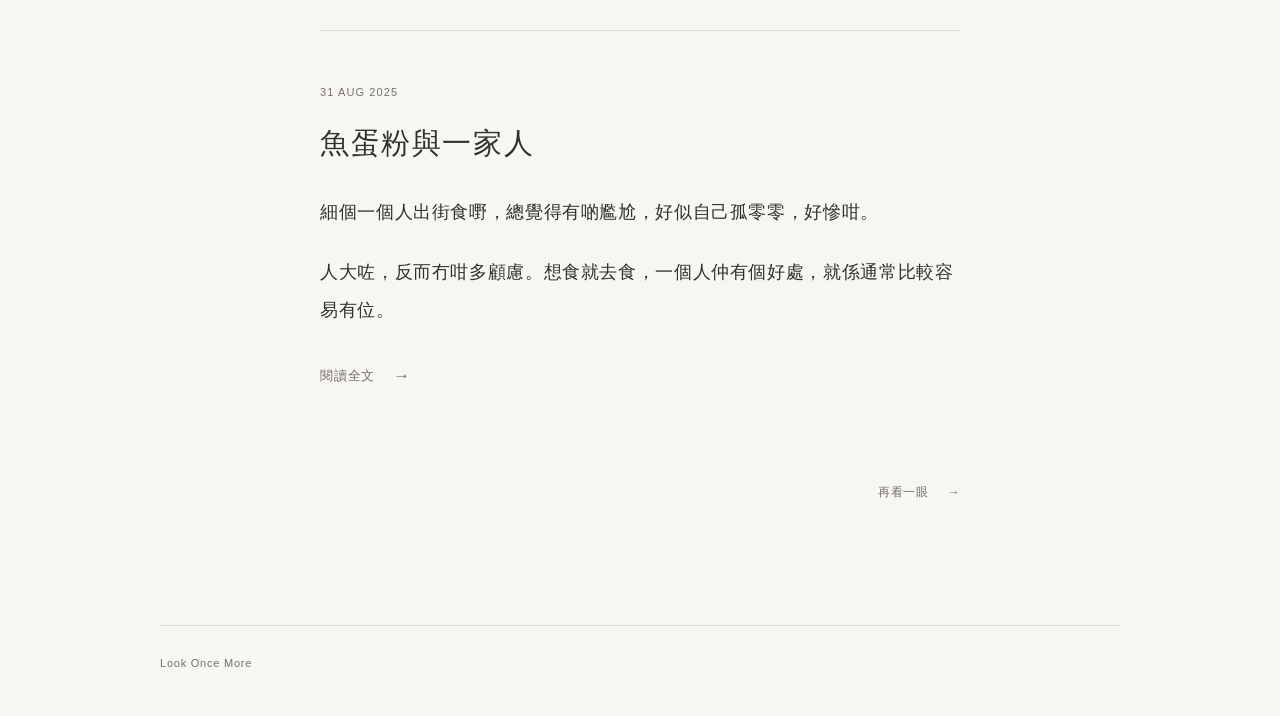
==== commit 6f995cf8: "Publish glasses journal entry" ====
--- a/index.html
+++ b/index.html
@@ -1,4 +1,5 @@
-<!DOCTYPE html><html lang="zh-Hant-HK"><head><meta charset="UTF-8"><meta name="viewport" content="width=device-width, initial-scale=1"><meta name="theme-color" content="#f8f6f1"><meta name="description" content="再看一眼。日常裏的觀察、文字與照片。"><link rel="canonical" href="https://lookoncemore.com/"><link rel="icon" type="image/svg+xml" href="/favicon.svg"><title>Look Once More — 再看一眼。</title><link rel="stylesheet" href="/_astro/Base.VTFK5zle.css"></head><body><a class="skip-link" href="#main">跳至內容</a><header class="masthead shell"><div class="identity"><a class="wordmark" href="/" lang="en" aria-label="Look Once More — 首頁" aria-current="page">LOOK ONCE MORE</a></div><nav class="main-nav" aria-label="主要導覽"><a href="/archive/">再看一眼</a><a href="/about/">關於</a></nav></header><main id="main" class="reading-column" tabindex="-1"><h1 class="visually-hidden">Look Once More — 日常的記錄</h1><div class="entry-stream"><article class="entry-preview" aria-label="踩單車"><div class="metadata"><time datetime="2026-11-01" lang="en">01 NOV 2026</time></div><h2><a href="/entries/2026-11-01-cycling/">踩單車</a></h2><div class="prose excerpt"><p>2025年，因為工作關係，我經常往返新加坡，有時需要留低過週末。</p>
+<!DOCTYPE html><html lang="zh-Hant-HK"><head><meta charset="UTF-8"><meta name="viewport" content="width=device-width, initial-scale=1"><meta name="theme-color" content="#f8f6f1"><meta name="description" content="再看一眼。日常裏的觀察、文字與照片。"><link rel="canonical" href="https://lookoncemore.com/"><link rel="icon" type="image/svg+xml" href="/favicon.svg"><title>Look Once More — 再看一眼。</title><link rel="stylesheet" href="/_astro/Base.VTFK5zle.css"></head><body><a class="skip-link" href="#main">跳至內容</a><header class="masthead shell"><div class="identity"><a class="wordmark" href="/" lang="en" aria-label="Look Once More — 首頁" aria-current="page">LOOK ONCE MORE</a></div><nav class="main-nav" aria-label="主要導覽"><a href="/archive/">再看一眼</a><a href="/about/">關於</a></nav></header><main id="main" class="reading-column" tabindex="-1"><h1 class="visually-hidden">Look Once More — 日常的記錄</h1><div class="entry-stream"><article class="entry-preview" aria-label="眼鏡"><div class="metadata"><time datetime="2026-11-07" lang="en">07 NOV 2026</time></div><h2><a href="/entries/2026-11-07-glasses/">眼鏡</a></h2><div class="prose excerpt"><p>幾年前開始，我養成咗一個習慣，就係每年買一副眼鏡。有一年仲翻新咗舊鏡框，配上有色鏡片，當係為自己換個新形象。</p>
+<p>換咗副眼鏡，見到自己有啲變化，就有種仍然活著嘅感覺。</p></div><a class="read-link" href="/entries/2026-11-07-glasses/" aria-label="閱讀全文：眼鏡">閱讀全文 <span aria-hidden="true">→</span></a></article><article class="entry-preview" aria-label="踩單車"><div class="metadata"><time datetime="2026-11-01" lang="en">01 NOV 2026</time></div><h2><a href="/entries/2026-11-01-cycling/">踩單車</a></h2><div class="prose excerpt"><p>2025年，因為工作關係，我經常往返新加坡，有時需要留低過週末。</p>
 <p>週末喺新加坡，對我嚟講其實冇乜嘢可以做。不過有樣嘢幾好，就係當地共享單車相當普及，可以輕鬆展開城市漫遊。</p></div><a class="read-link" href="/entries/2026-11-01-cycling/" aria-label="閱讀全文：踩單車">閱讀全文 <span aria-hidden="true">→</span></a></article><article class="entry-preview" aria-label="與表弟談遊戲"><div class="metadata"><time datetime="2026-11-01" lang="en">01 NOV 2026</time></div><h2><a href="/entries/2026-11-01-games-with-my-cousin/">與表弟談遊戲</a></h2><div class="prose excerpt"><p>最近打機癮起，連續買咗兩隻 RPG／SRPG Game：《Final Fantasy Resonance》同《火焰之紋章：萬縷千絲》。</p>
 <p>我一向對單機、回合制，尤其係有劇情嘅遊戲情有獨鍾，有時甚至鍾意睇多過自己玩。講起遊戲，又令我諗起上年同表弟飲茶嗰次交流。</p></div><a class="read-link" href="/entries/2026-11-01-games-with-my-cousin/" aria-label="閱讀全文：與表弟談遊戲">閱讀全文 <span aria-hidden="true">→</span></a></article><article class="entry-preview" aria-label="魚蛋粉與一家人"><div class="metadata"><time datetime="2025-08-31" lang="en">31 AUG 2025</time></div><h2><a href="/entries/2025-08-31-02-a-table-in-kowloon-city/">魚蛋粉與一家人</a></h2><div class="prose excerpt"><p>細個一個人出街食嘢，總覺得有啲尷尬，好似自己孤零零，好慘咁。</p>
 <p>人大咗，反而冇咁多顧慮。想食就去食，一個人仲有個好處，就係通常比較容易有位。</p></div><a class="read-link" href="/entries/2025-08-31-02-a-table-in-kowloon-city/" aria-label="閱讀全文：魚蛋粉與一家人">閱讀全文 <span aria-hidden="true">→</span></a></article></div><div class="archive-link"><a class="quiet-link" href="/archive/">再看一眼 <span aria-hidden="true">→</span></a></div></main><footer class="site-footer shell"><a href="/" lang="en">Look Once More</a></footer><!-- Cloudflare Web Analytics --><script type="module" src="https://static.cloudflareinsights.com/beacon.min.js" data-cf-beacon="{&quot;token&quot;: &quot;e15cfd1d23764916afa6c5b87cb260f3&quot;}"></script></body></html>
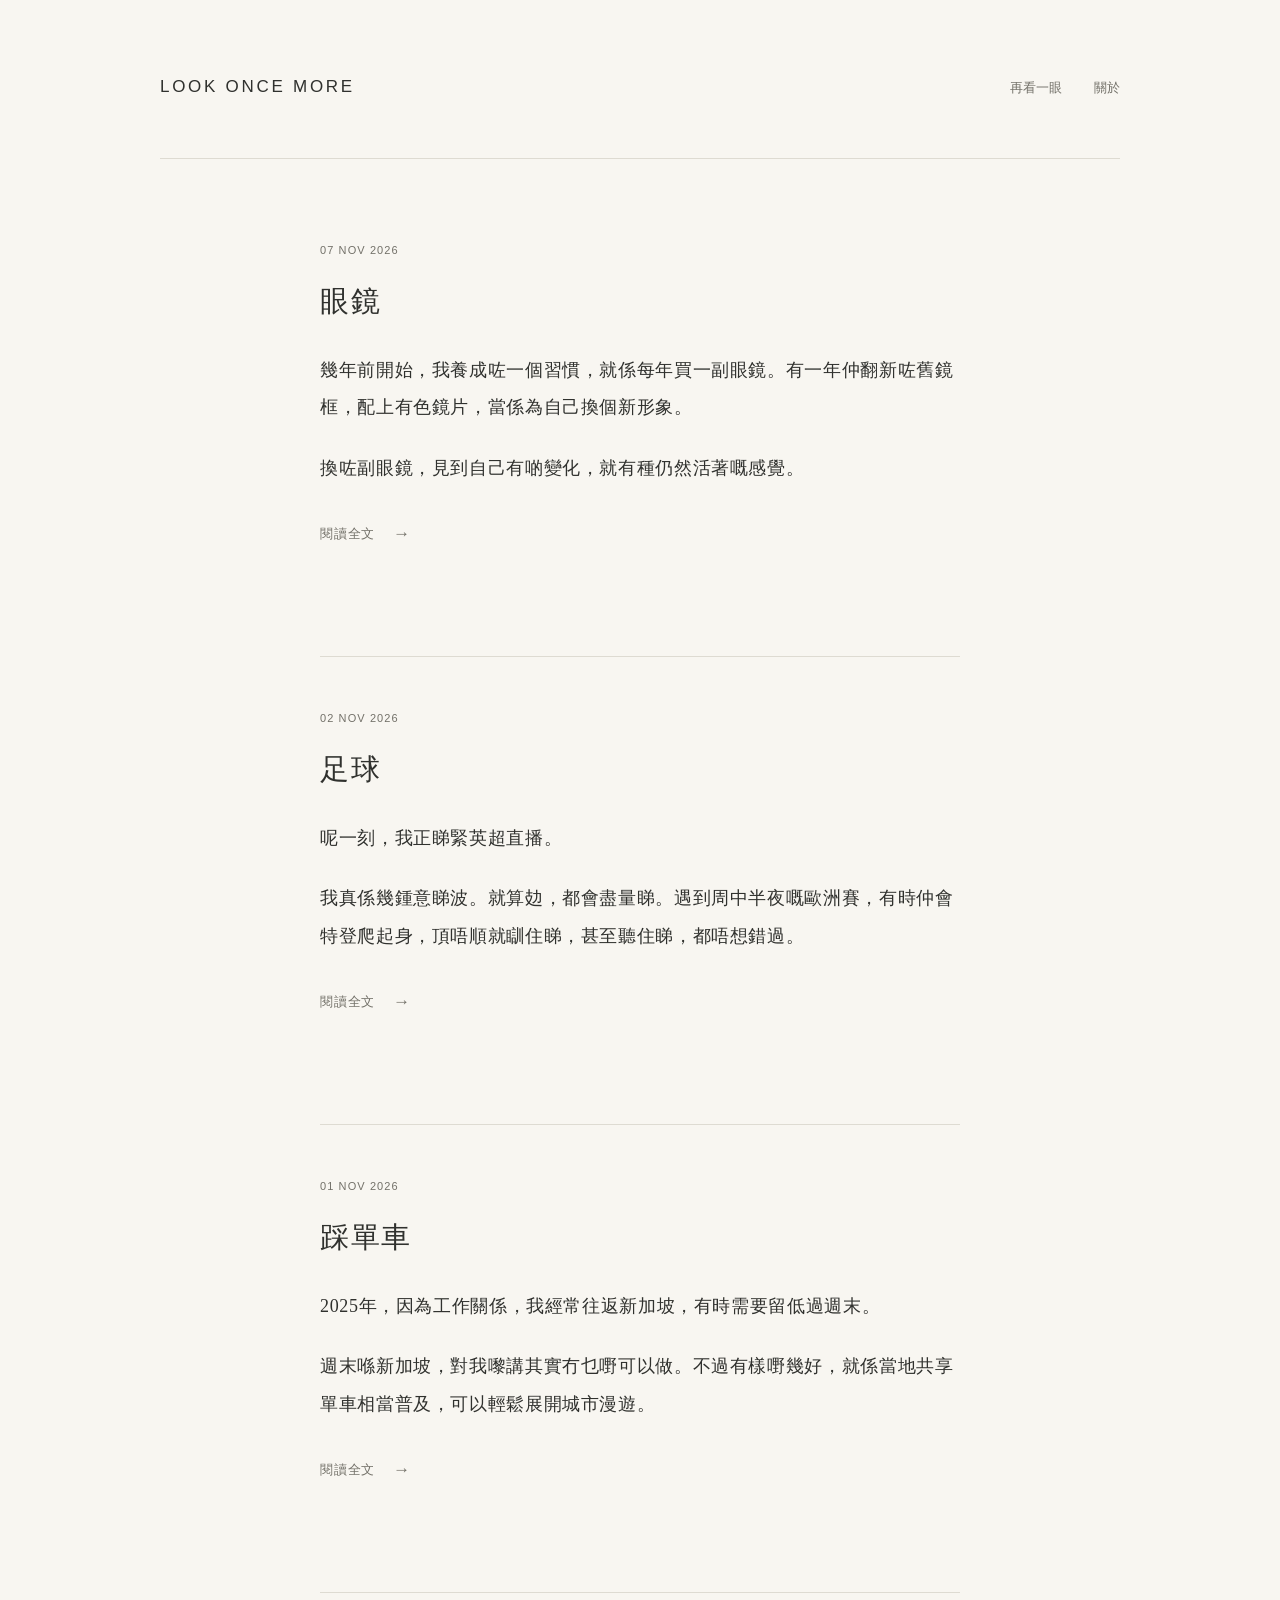
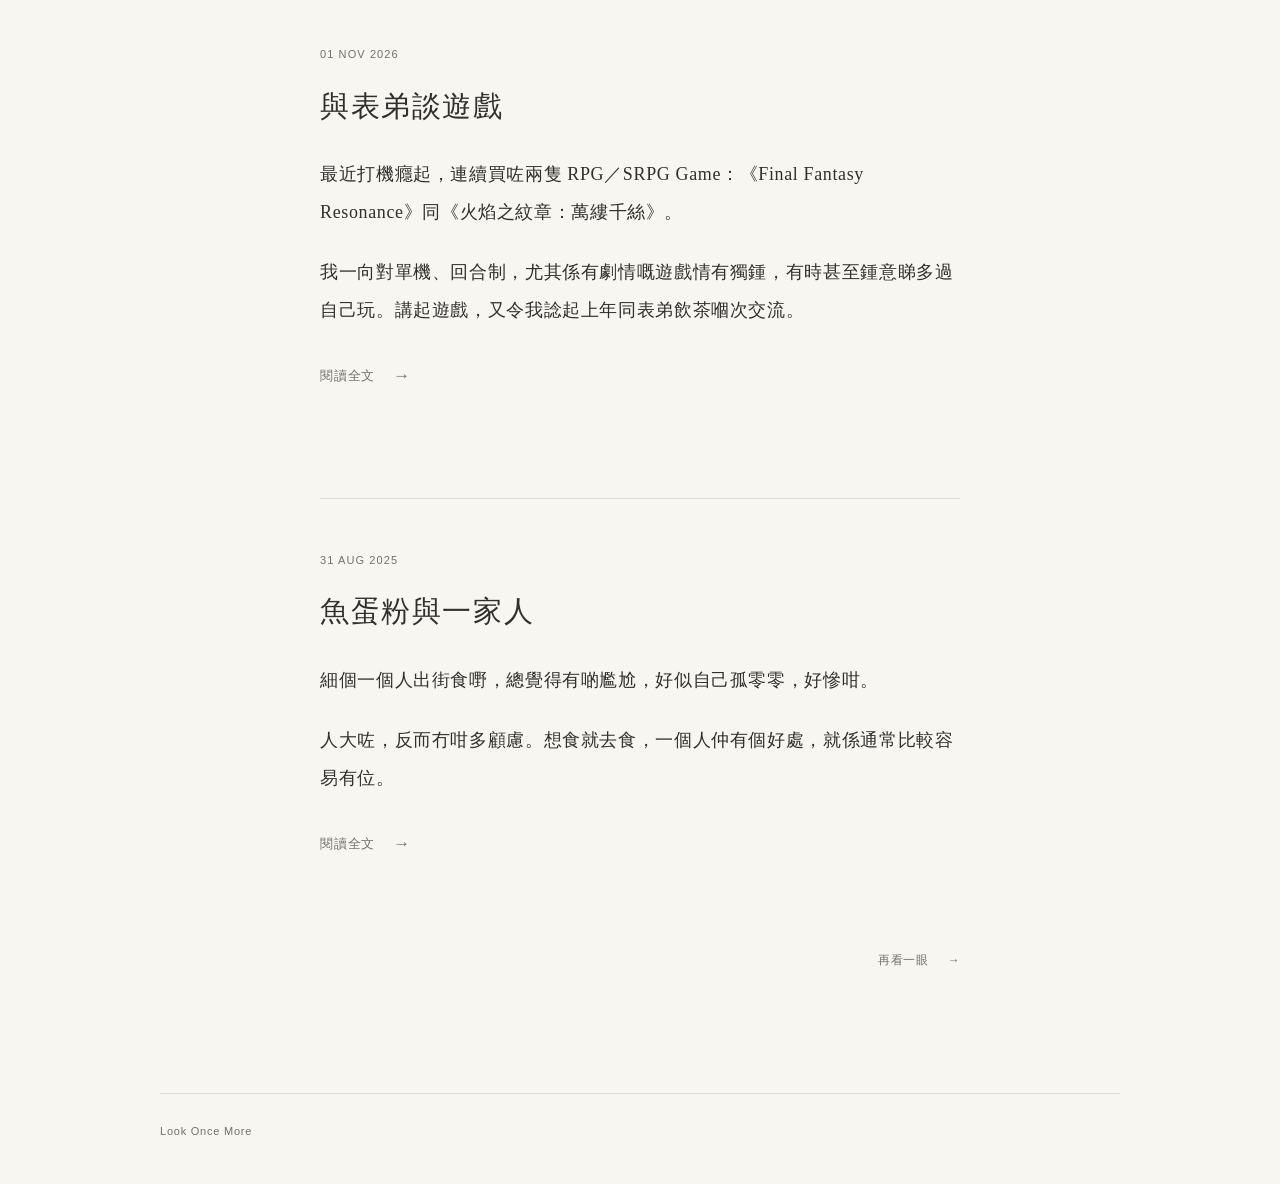
==== commit 5e1ab6ed: "Publish football journal entry" ====
--- a/index.html
+++ b/index.html
@@ -1,5 +1,6 @@
 <!DOCTYPE html><html lang="zh-Hant-HK"><head><meta charset="UTF-8"><meta name="viewport" content="width=device-width, initial-scale=1"><meta name="theme-color" content="#f8f6f1"><meta name="description" content="再看一眼。日常裏的觀察、文字與照片。"><link rel="canonical" href="https://lookoncemore.com/"><link rel="icon" type="image/svg+xml" href="/favicon.svg"><title>Look Once More — 再看一眼。</title><link rel="stylesheet" href="/_astro/Base.VTFK5zle.css"></head><body><a class="skip-link" href="#main">跳至內容</a><header class="masthead shell"><div class="identity"><a class="wordmark" href="/" lang="en" aria-label="Look Once More — 首頁" aria-current="page">LOOK ONCE MORE</a></div><nav class="main-nav" aria-label="主要導覽"><a href="/archive/">再看一眼</a><a href="/about/">關於</a></nav></header><main id="main" class="reading-column" tabindex="-1"><h1 class="visually-hidden">Look Once More — 日常的記錄</h1><div class="entry-stream"><article class="entry-preview" aria-label="眼鏡"><div class="metadata"><time datetime="2026-11-07" lang="en">07 NOV 2026</time></div><h2><a href="/entries/2026-11-07-glasses/">眼鏡</a></h2><div class="prose excerpt"><p>幾年前開始，我養成咗一個習慣，就係每年買一副眼鏡。有一年仲翻新咗舊鏡框，配上有色鏡片，當係為自己換個新形象。</p>
-<p>換咗副眼鏡，見到自己有啲變化，就有種仍然活著嘅感覺。</p></div><a class="read-link" href="/entries/2026-11-07-glasses/" aria-label="閱讀全文：眼鏡">閱讀全文 <span aria-hidden="true">→</span></a></article><article class="entry-preview" aria-label="踩單車"><div class="metadata"><time datetime="2026-11-01" lang="en">01 NOV 2026</time></div><h2><a href="/entries/2026-11-01-cycling/">踩單車</a></h2><div class="prose excerpt"><p>2025年，因為工作關係，我經常往返新加坡，有時需要留低過週末。</p>
+<p>換咗副眼鏡，見到自己有啲變化，就有種仍然活著嘅感覺。</p></div><a class="read-link" href="/entries/2026-11-07-glasses/" aria-label="閱讀全文：眼鏡">閱讀全文 <span aria-hidden="true">→</span></a></article><article class="entry-preview" aria-label="足球"><div class="metadata"><time datetime="2026-11-02" lang="en">02 NOV 2026</time></div><h2><a href="/entries/2026-11-02-football/">足球</a></h2><div class="prose excerpt"><p>呢一刻，我正睇緊英超直播。</p>
+<p>我真係幾鍾意睇波。就算攰，都會盡量睇。遇到周中半夜嘅歐洲賽，有時仲會特登爬起身，頂唔順就瞓住睇，甚至聽住睇，都唔想錯過。</p></div><a class="read-link" href="/entries/2026-11-02-football/" aria-label="閱讀全文：足球">閱讀全文 <span aria-hidden="true">→</span></a></article><article class="entry-preview" aria-label="踩單車"><div class="metadata"><time datetime="2026-11-01" lang="en">01 NOV 2026</time></div><h2><a href="/entries/2026-11-01-cycling/">踩單車</a></h2><div class="prose excerpt"><p>2025年，因為工作關係，我經常往返新加坡，有時需要留低過週末。</p>
 <p>週末喺新加坡，對我嚟講其實冇乜嘢可以做。不過有樣嘢幾好，就係當地共享單車相當普及，可以輕鬆展開城市漫遊。</p></div><a class="read-link" href="/entries/2026-11-01-cycling/" aria-label="閱讀全文：踩單車">閱讀全文 <span aria-hidden="true">→</span></a></article><article class="entry-preview" aria-label="與表弟談遊戲"><div class="metadata"><time datetime="2026-11-01" lang="en">01 NOV 2026</time></div><h2><a href="/entries/2026-11-01-games-with-my-cousin/">與表弟談遊戲</a></h2><div class="prose excerpt"><p>最近打機癮起，連續買咗兩隻 RPG／SRPG Game：《Final Fantasy Resonance》同《火焰之紋章：萬縷千絲》。</p>
 <p>我一向對單機、回合制，尤其係有劇情嘅遊戲情有獨鍾，有時甚至鍾意睇多過自己玩。講起遊戲，又令我諗起上年同表弟飲茶嗰次交流。</p></div><a class="read-link" href="/entries/2026-11-01-games-with-my-cousin/" aria-label="閱讀全文：與表弟談遊戲">閱讀全文 <span aria-hidden="true">→</span></a></article><article class="entry-preview" aria-label="魚蛋粉與一家人"><div class="metadata"><time datetime="2025-08-31" lang="en">31 AUG 2025</time></div><h2><a href="/entries/2025-08-31-02-a-table-in-kowloon-city/">魚蛋粉與一家人</a></h2><div class="prose excerpt"><p>細個一個人出街食嘢，總覺得有啲尷尬，好似自己孤零零，好慘咁。</p>
 <p>人大咗，反而冇咁多顧慮。想食就去食，一個人仲有個好處，就係通常比較容易有位。</p></div><a class="read-link" href="/entries/2025-08-31-02-a-table-in-kowloon-city/" aria-label="閱讀全文：魚蛋粉與一家人">閱讀全文 <span aria-hidden="true">→</span></a></article></div><div class="archive-link"><a class="quiet-link" href="/archive/">再看一眼 <span aria-hidden="true">→</span></a></div></main><footer class="site-footer shell"><a href="/" lang="en">Look Once More</a></footer><!-- Cloudflare Web Analytics --><script type="module" src="https://static.cloudflareinsights.com/beacon.min.js" data-cf-beacon="{&quot;token&quot;: &quot;e15cfd1d23764916afa6c5b87cb260f3&quot;}"></script></body></html>
